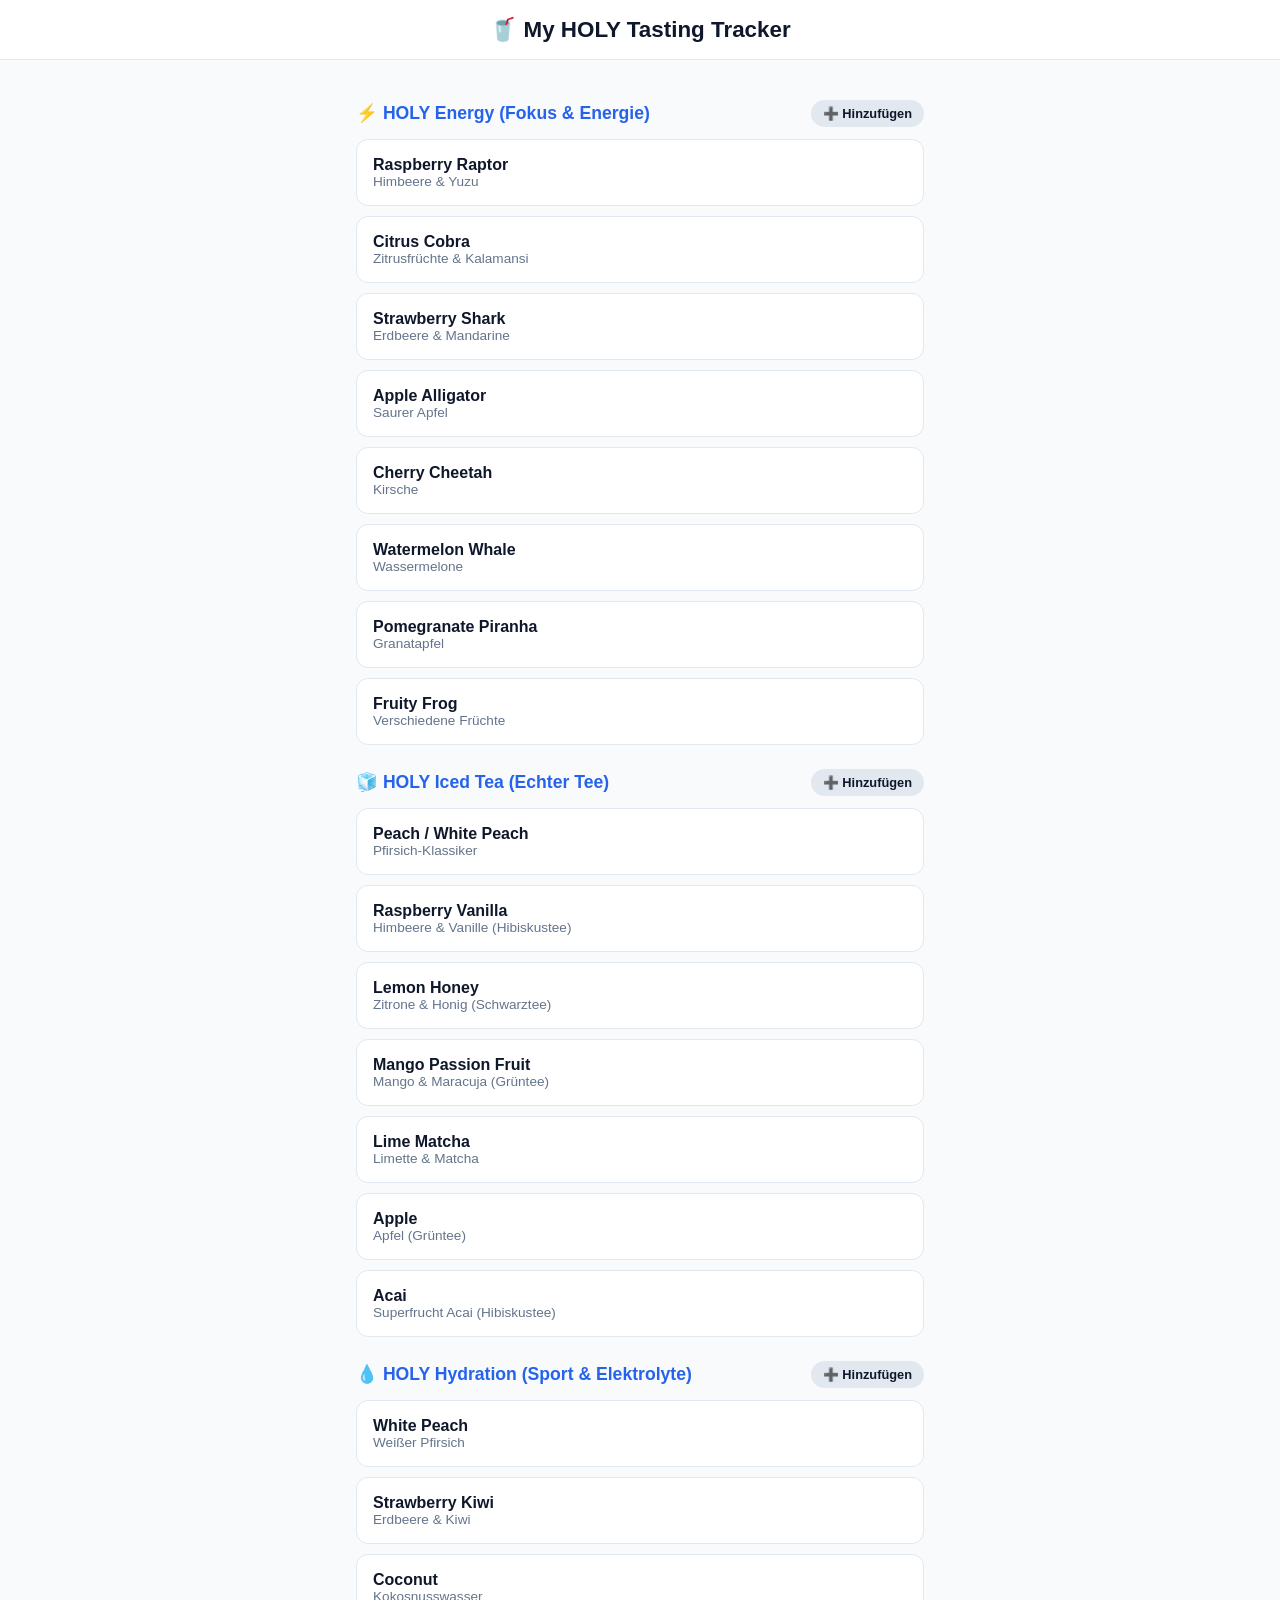
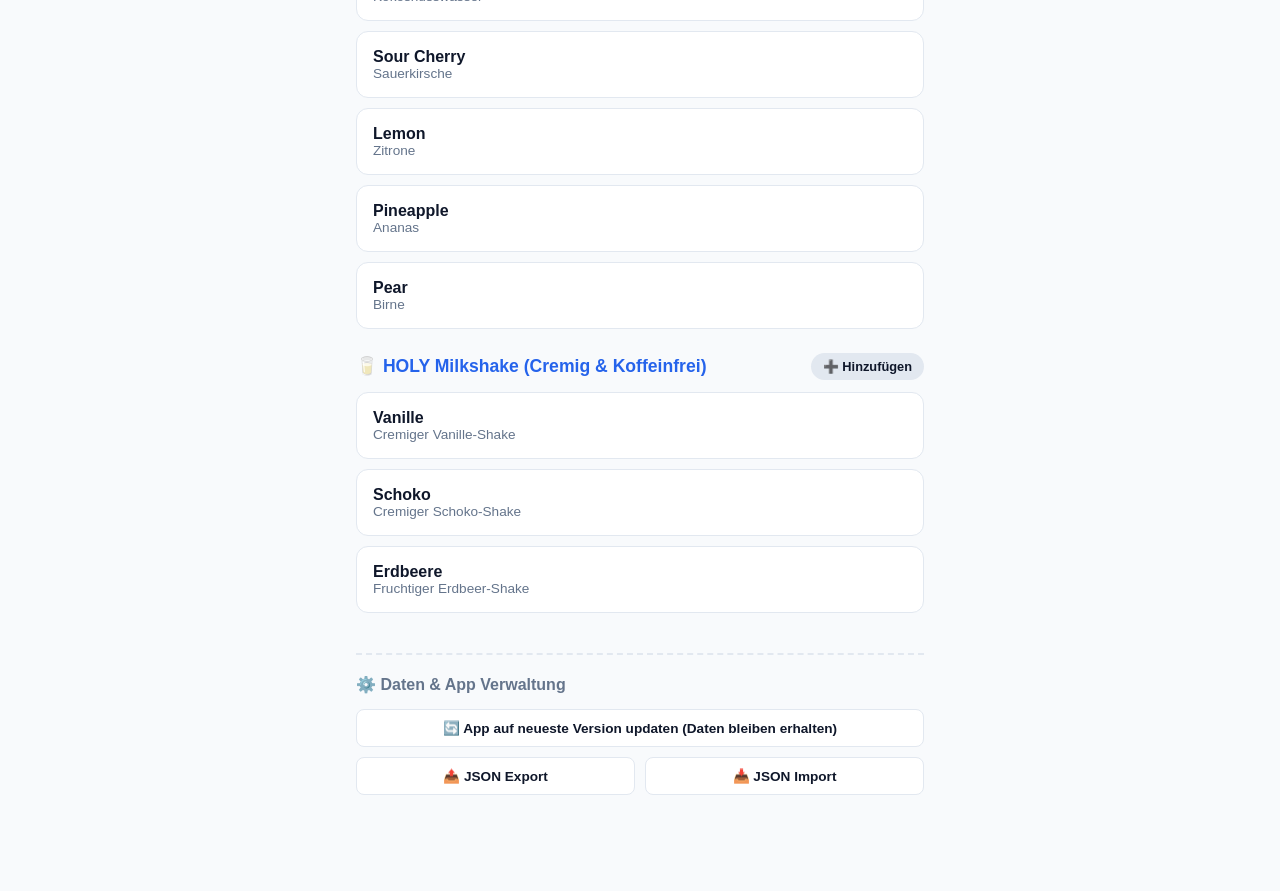
==== index.html @ bf7f944d "Update index.html" ====
<!DOCTYPE html>
<html lang="de">
<head>
    <meta charset="UTF-8">
    <meta name="viewport" content="width=device-width, initial-scale=1.0">
    <title>HOLY Tasting App v5.2</title>
    <link rel="manifest" href="manifest.json">
    <meta name="theme-color" content="#2563eb">
    <meta name="apple-mobile-web-app-capable" content="yes">
    <meta name="apple-mobile-web-app-status-bar-style" content="black-translucent">
    <style>
        :root {
            --bg-color: #f8fafc;
            --card-bg: #ffffff;
            --text-main: #0f172a;
            --text-muted: #64748b;
            --primary: #2563eb;
            --border: #e2e8f0;
            --star-active: #ffb300;
            --star-inactive: #cbd5e1;
            --add-btn-bg: #e2e8f0;
        }

        @media (prefers-color-scheme: dark) {
            :root {
                --bg-color: #0f172a;
                --card-bg: #1e293b;
                --text-main: #f8fafc;
                --text-muted: #94a3b8;
                --primary: #3b82f6;
                --border: #334155;
                --star-inactive: #475569;
                --add-btn-bg: #334155;
            }
        }

        * {
            box-sizing: border-box;
            margin: 0;
            padding: 0;
            font-family: -apple-system, BlinkMacSystemFont, "Segoe UI", Roboto, Arial, sans-serif;
            -webkit-tap-highlight-color: transparent;
        }

        body {
            background-color: var(--bg-color);
            color: var(--text-main);
            padding-bottom: 80px;
            transition: background-color 0.3s, color 0.3s;
        }

        header {
            background-color: var(--card-bg);
            border-bottom: 1px solid var(--border);
            padding: 16px;
            position: sticky;
            top: 0;
            z-index: 10;
            text-align: center;
        }

        header h1 {
            font-size: 1.4rem;
            font-weight: 800;
        }

        .container {
            max-width: 600px;
            margin: 0 auto;
            padding: 16px;
        }

        .pwa-btn {
            background: var(--primary);
            color: white;
            border: none;
            padding: 12px 16px;
            border-radius: 8px;
            font-weight: 600;
            margin-bottom: 16px;
            width: 100%;
            display: none;
            cursor: pointer;
            font-size: 1rem;
        }

        .category-header {
            display: flex;
            justify-content: space-between;
            align-items: center;
            margin: 24px 0 12px 0;
        }

        .category-title {
            font-size: 1.1rem;
            font-weight: 700;
            color: var(--primary);
        }

        .btn-add-flavor {
            background: var(--add-btn-bg);
            color: var(--text-main);
            border: none;
            padding: 6px 12px;
            border-radius: 20px;
            font-size: 0.8rem;
            font-weight: 600;
            cursor: pointer;
        }

        .flavor-list {
            display: flex;
            flex-direction: column;
            gap: 10px;
        }

        .flavor-card {
            background: var(--card-bg);
            border: 1px solid var(--border);
            border-radius: 12px;
            padding: 16px;
            cursor: pointer;
            display: flex;
            justify-content: space-between;
            align-items: center;
            transition: background-color 0.2s, border-color 0.2s;
        }

        .flavor-info h3 {
            font-size: 1rem;
            font-weight: 600;
        }

        .flavor-info p {
            font-size: 0.85rem;
            color: var(--text-muted);
        }

        .status-badge {
            font-size: 0.75rem;
            background: rgba(34, 197, 94, 0.1);
            color: #22c55e;
            padding: 4px 8px;
            border-radius: 6px;
            font-weight: 600;
            border: 1px solid rgba(34, 197, 94, 0.2);
            display: none;
        }

        .modal-overlay {
            position: fixed;
            top: 0; left: 0; right: 0; bottom: 0;
            background: rgba(0,0,0,0.6);
            display: none;
            justify-content: center;
            align-items: flex-end;
            z-index: 100;
        }

        .modal {
            background: var(--card-bg);
            width: 100%;
            max-width: 600px;
            border-top-left-radius: 20px;
            border-top-right-radius: 20px;
            padding: 24px 16px 40px 16px;
            border: 1px solid var(--border);
            border-bottom: none;
        }

        .rating-row {
            display: flex;
            justify-content: space-between;
            align-items: center;
            padding: 12px 0;
            border-bottom: 1px solid var(--border);
        }

        .star {
            font-size: 1.6rem;
            color: var(--star-inactive);
            cursor: pointer;
            padding: 0 2px;
        }

        .star.active {
            color: var(--star-active);
        }

        textarea, .input-field {
            width: 100%;
            border: 1px solid var(--border);
            border-radius: 8px;
            padding: 10px;
            background: var(--bg-color);
            color: var(--text-main);
        }

        textarea {
            height: 80px;
            margin-top: 10px;
            resize: none;
        }

        .input-group {
            margin-bottom: 12px;
        }

        .input-group label {
            display: block;
            font-size: 0.85rem;
            color: var(--text-muted);
            margin-bottom: 4px;
            font-weight: 600;
        }

        .modal-actions {
            display: flex;
            flex-direction: column;
            gap: 10px;
            margin-top: 20px;
        }

        .main-actions {
            display: flex;
            gap: 12px;
        }

        .btn {
            flex: 1;
            padding: 12px;
            border-radius: 8px;
            font-weight: 600;
            border: none;
            cursor: pointer;
            font-size: 0.95rem;
            text-align: center;
        }

        .btn-primary { background: var(--primary); color: white; }
        .btn-secondary { background: var(--border); color: var(--text-main); }
        .btn-danger {
            background: rgba(239, 68, 68, 0.1);
            color: #ef4444;
            border: 1px solid rgba(239, 68, 68, 0.2);
            width: 100%;
        }

        .mgmt-section {
            margin-top: 40px;
            padding-top: 20px;
            border-top: 2px dashed var(--border);
            display: flex;
            flex-direction: column;
            gap: 10px;
        }

        .mgmt-title {
            font-size: 1rem;
            font-weight: 700;
            color: var(--text-muted);
            margin-bottom: 5px;
        }

        .mgmt-row {
            display: flex;
            gap: 10px;
        }

        .btn-mgmt {
            background: var(--card-bg);
            border: 1px solid var(--border);
            color: var(--text-main);
            padding: 10px;
            font-size: 0.85rem;
            border-radius: 8px;
            cursor: pointer;
            flex: 1;
            font-weight: 600;
            text-align: center;
        }
    </style>
</head>
<body>

    <header>
        <h1>🥤 My HOLY Tasting Tracker</h1>
    </header>

    <div class="container">
        <button id="installBtn" class="pwa-btn">📲 App auf dem Handy installieren</button>
        
        <div id="app-content">Sorten werden geladen...</div>

        <div class="mgmt-section">
            <div class="mgmt-title">⚙️ Daten & App Verwaltung</div>
            <button class="btn-mgmt" onclick="updateAppVersion()">🔄 App auf neueste Version updaten (Daten bleiben erhalten)</button>
            <div class="mgmt-row">
                <button class="btn-mgmt" onclick="exportBackup()">📤 JSON Export</button>
                <button class="btn-mgmt" onclick="triggerImportInput()">📥 JSON Import</button>
            </div>
            <input type="file" id="importFile" accept=".json" style="display: none;" onchange="importBackup(this)">
        </div>
    </div>

    <div class="modal-overlay" id="modalOverlay">
        <div class="modal">
            <h2 id="modalFlavorName">Sorte</h2>
            <p id="modalFlavorDesc" style="color: var(--text-muted); margin-bottom: 15px;"></p>
            
            <div class="rating-row"><span>👃 Geruch</span><div class="stars" data-metric="geruch"><span class="star" data-value="1">★</span><span class="star" data-value="2">★</span><span class="star" data-value="3">★</span><span class="star" data-value="4">★</span><span class="star" data-value="5">★</span></div></div>
            <div class="rating-row"><span>👅 Geschmack</span><div class="stars" data-metric="geschmack"><span class="star" data-value="1">★</span><span class="star" data-value="2">★</span><span class="star" data-value="3">★</span><span class="star" data-value="4">★</span><span class="star" data-value="5">★</span></div></div>
            <div class="rating-row"><span>⚖️ Balance</span><div class="stars" data-metric="balance"><span class="star" data-value="1">★</span><span class="star" data-value="2">★</span><span class="star" data-value="3">★</span><span class="star" data-value="4">★</span><span class="star" data-value="5">★</span></div></div>
            <div class="rating-row"><span>💥 Intensität</span><div class="stars" data-metric="intensitaet"><span class="star" data-value="1">★</span><span class="star" data-value="2">★</span><span class="star" data-value="3">★</span><span class="star" data-value="4">★</span><span class="star" data-value="5">★</span></div></div>

            <textarea id="modalFazit" placeholder="Mein Fazit..."></textarea>

            <div class="modal-actions">
                <div class="main-actions">
                    <button class="btn btn-secondary" onclick="closeModal()">Abbrechen</button>
                    <button class="btn btn-primary" onclick="saveRatings()">Speichern</button>
                </div>
                <button id="deleteBtn" class="btn btn-danger" onclick="deleteRatings()" style="display: none;">Bewertung löschen</button>
            </div>
        </div>
    </div>

    <div class="modal-overlay" id="addFlavorOverlay">
        <div class="modal">
            <h2>Sorte manuell hinzufügen</h2>
            <p style="color: var(--text-muted); margin-bottom: 15px;">Füge eine neue Sorte zu dieser Kategorie hinzu.</p>
            <input type="hidden" id="addFlavorCatIndex">
            <div class="input-group">
                <label for="newFlavorName">Name der Sorte</label>
                <input type="text" id="newFlavorName" class="input-field" placeholder="z.B. Mango Monster">
            </div>
            <div class="input-group">
                <label for="newFlavorDesc">Beschreibung / Geschmack</label>
                <input type="text" id="newFlavorDesc" class="input-field" placeholder="z.B. Exotische Mango">
            </div>
            <div class="modal-actions">
                <div class="main-actions">
                    <button class="btn btn-secondary" onclick="closeAddFlavorModal()">Abbrechen</button>
                    <button class="btn btn-primary" onclick="saveCustomFlavor()">Hinzufügen</button>
                </div>
            </div>
        </div>
    </div>

    <script>
        const baseDataset = [
            { 
                category: "⚡ HOLY Energy (Fokus & Energie)", prefix: "e",
                flavors: [
                    {id:"e1",name:"Raspberry Raptor",desc:"Himbeere & Yuzu"},
                    {id:"e2",name:"Citrus Cobra",desc:"Zitrusfrüchte & Kalamansi"},
                    {id:"e3",name:"Strawberry Shark",desc:"Erdbeere & Mandarine"},
                    {id:"e4",name:"Apple Alligator",desc:"Saurer Apfel"},
                    {id:"e5",name:"Cherry Cheetah",desc:"Kirsche"},
                    {id:"e6",name:"Watermelon Whale",desc:"Wassermelone"},
                    {id:"e7",name:"Pomegranate Piranha",desc:"Granatapfel"},
                    {id:"e8",name:"Fruity Frog",desc:"Verschiedene Früchte"}
                ] 
            },
            { 
                category: "🧊 HOLY Iced Tea (Echter Tee)", prefix: "t",
                flavors: [
                    {id:"t1",name:"Peach / White Peach",desc:"Pfirsich-Klassiker"},
                    {id:"t2",name:"Raspberry Vanilla",desc:"Himbeere & Vanille (Hibiskustee)"},
                    {id:"t3",name:"Lemon Honey",desc:"Zitrone & Honig (Schwarztee)"},
                    {id:"t4",name:"Mango Passion Fruit",desc:"Mango & Maracuja (Grüntee)"},
                    {id:"t5",name:"Lime Matcha",desc:"Limette & Matcha"},
                    {id:"t6",name:"Apple",desc:"Apfel (Grüntee)"},
                    {id:"t7",name:"Acai",desc:"Superfrucht Acai (Hibiskustee)"}
                ] 
            },
            { 
                category: "💧 HOLY Hydration (Sport & Elektrolyte)", prefix: "h",
                flavors: [
                    {id:"h1",name:"White Peach",desc:"Weißer Pfirsich"},
                    {id:"h2",name:"Strawberry Kiwi",desc:"Erdbeere & Kiwi"},
                    {id:"h3",name:"Coconut",desc:"Kokosnusswasser"},
                    {id:"h4",name:"Sour Cherry",desc:"Sauerkirsche"},
                    {id:"h5",name:"Lemon",desc:"Zitrone"},
                    {id:"h6",name:"Pineapple",desc:"Ananas"},
                    {id:"h7",name:"Pear",desc:"Birne"}
                ] 
            },
            { 
                category: "🥛 HOLY Milkshake (Cremig & Koffeinfrei)", prefix: "m",
                flavors: [
                    {id:"m1",name:"Vanille",desc:"Cremiger Vanille-Shake"},
                    {id:"m2",name:"Schoko",desc:"Cremiger Schoko-Shake"},
                    {id:"m3",name:"Erdbeere",desc:"Fruchtiger Erdbeer-Shake"}
                ] 
            }
        ];

        let userRatings = {};
        let customFlavors = { e: [], t: [], h: [], m: [] };
        let currentFlavorId = null;
        let tempRatings = { geruch: 0, geschmack: 0, balance: 0, intensitaet: 0 };

        // Sicherer Datenimport beim Laden der App
        function loadStorageData() {
            try {
                const r = localStorage.getItem('holy_ratings');
                if (r) userRatings = JSON.parse(r) || {};
            } catch(e) { userRatings = {}; }

            try {
                const c = localStorage.getItem('holy_custom_flavors');
                if (c) {
                    const parsed = JSON.parse(c);
                    if (parsed && typeof parsed === 'object' && parsed.e) customFlavors = parsed;
                }
            } catch(e) { customFlavors = { e: [], t: [], h: [], m: [] }; }
        }

        function getFullDataset() {
            return baseDataset.map(cat => {
                const addedFlavors = customFlavors[cat.prefix] || [];
                return { ...cat, flavors: [...cat.flavors, ...addedFlavors] };
            });
        }

        function renderApp() {
            const container = document.getElementById('app-content');
            if(!container) return;
            container.innerHTML = '';
            
            const fullDataset = getFullDataset();

            fullDataset.forEach((cat, index) => {
                const headerDiv = document.createElement('div');
                headerDiv.className = 'category-header';
                headerDiv.innerHTML = `
                    <div class="category-title">${cat.category}</div>
                    <button class="btn-add-flavor" onclick="openAddFlavorModal(${index})">➕ Hinzufügen</button>
                `;
                container.appendChild(headerDiv);

                const list = document.createElement('div');
                list.className = 'flavor-list';
                
                cat.flavors.forEach(f => {
                    const card = document.createElement('div');
                    card.className = 'flavor-card';
                    card.onclick = () => openModal(f.id, f.name, f.desc);
                    const isRated = userRatings[f.id] && (userRatings[f.id].geschmack > 0 || userRatings[f.id].fazit);
                    card.innerHTML = `<div class="flavor-info"><h3>${f.name}</h3><p>${f.desc}</p></div><div class="status-badge" style="display: ${isRated ? 'block' : 'none'}">${isRated ? (userRatings[f.id].geschmack || 0) + ' ★' : ''}</div>`;
                    list.appendChild(card);
                });
                container.appendChild(list);
            });
        }

        function openModal(id, name, desc) {
            currentFlavorId = id;
            document.getElementById('modalFlavorName').innerText = name;
            document.getElementById('modalFlavorDesc').innerText = desc;
            const existing = userRatings[id] || { geruch: 0, geschmack: 0, balance: 0, intensitaet: 0, fazit: "" };
            tempRatings = { ...existing };
            document.getElementById('modalFazit').value = existing.fazit || "";
            
            document.querySelectorAll('.stars').forEach(sc => {
                const metric = sc.getAttribute('data-metric');
                updateStarsVisual(sc, tempRatings[metric] || 0);
            });
            
            const isRated = userRatings[id] && (userRatings[id].geschmack > 0 || userRatings[id].geruch > 0 || userRatings[id].fazit);
            document.getElementById('deleteBtn').style.display = isRated ? 'block' : 'none';
            document.getElementById('modalOverlay').style.display = 'flex';
        }

        function closeModal() { document.getElementById('modalOverlay').style.display = 'none'; }

        function openAddFlavorModal(catIndex) {
            document.getElementById('addFlavorCatIndex').value = catIndex;
            document.getElementById('newFlavorName').value = '';
            document.getElementById('newFlavorDesc').value = '';
            document.getElementById('addFlavorOverlay').style.display = 'flex';
        }

        function closeAddFlavorModal() { document.getElementById('addFlavorOverlay').style.display = 'none'; }

        function saveCustomFlavor() {
            const catIndex = document.getElementById('addFlavorCatIndex').value;
            const name = document.getElementById('newFlavorName').value.trim();
            const desc = document.getElementById('newFlavorDesc').value.trim();
            const prefix = baseDataset[catIndex].prefix;

            if(!name) { alert("Bitte gib einen Namen für die Sorte ein."); return; }

            const uniqueId = prefix + "_custom_" + Date.now();
            if(!customFlavors[prefix]) customFlavors[prefix] = [];
            customFlavors[prefix].push({ id: uniqueId, name: name, desc: desc || "Selbst hinzugefügt" });
            
            localStorage.setItem('holy_custom_flavors', JSON.stringify(customFlavors));
            closeAddFlavorModal();
            renderApp();
        }

 // Sicherer Click-Handler für Sterne
        document.querySelectorAll('.star').forEach(star => {
            star.addEventListener('click', function(e) {
                e.stopPropagation();
                const val = parseInt(this.getAttribute('data-value'));
                const container = this.parentElement;
                const metric = container.getAttribute('data-metric');
                tempRatings[metric] = val;
                updateStarsVisual(container, val);
            });
        });

        function updateStarsVisual(container, value) {
            container.querySelectorAll('.star').forEach(s => {
                const sVal = parseInt(s.getAttribute('data-value'));
                s.classList.toggle('active', sVal <= value);
            });
        }

        function saveRatings() {
            tempRatings.fazit = document.getElementById('modalFazit').value;
            userRatings[currentFlavorId] = { ...tempRatings };
            localStorage.setItem('holy_ratings', JSON.stringify(userRatings));
            closeModal(); renderApp();
        }

        function deleteRatings() {
            if(confirm("Möchtest du die Bewertung für diese Sorte wirklich löschen?")) {
                delete userRatings[currentFlavorId];
                localStorage.setItem('holy_ratings', JSON.stringify(userRatings));
                closeModal(); renderApp();
            }
        }

        function exportBackup() {
            const exportPackage = { ratings: userRatings, custom: customFlavors };
            const dataStr = "data:text/json;charset=utf-8," + encodeURIComponent(JSON.stringify(exportPackage, null, 2));
            const downloadAnchor = document.createElement('a');
            downloadAnchor.setAttribute("href", dataStr);
            downloadAnchor.setAttribute("download", "holy_tasting_complete_backup.json");
            document.body.appendChild(downloadAnchor);
            downloadAnchor.click();
            downloadAnchor.remove();
        }

        function triggerImportInput() { document.getElementById('importFile').click(); }

        function importBackup(input) {
            const file = input.files[0];
            if (!file) return;
            const reader = new FileReader();
            reader.onload = function(e) {
                try {
                    const importedData = JSON.parse(e.target.result);
                    if (importedData.ratings || importedData.custom) {
                        userRatings = importedData.ratings || {};
                        customFlavors = importedData.custom || { e: [], t: [], h: [], m: [] };
                    } else {
                        userRatings = importedData;
                    }
                    localStorage.setItem('holy_ratings', JSON.stringify(userRatings));
                    localStorage.setItem('holy_custom_flavors', JSON.stringify(customFlavors));
                    renderApp();
                    alert("✅ Daten erfolgreich importiert!");
                } catch (err) { alert("❌ Fehler beim Lesen der Datei."); }
            };
            reader.readAsText(file);
            input.value = '';
        }

        function updateAppVersion() {
            if (confirm("Möchtest du die App jetzt updaten? Deine Bewertungen & eigene Sorten bleiben komplett erhalten!")) {
                if ('serviceWorker' in navigator) {
                    navigator.serviceWorker.getRegistrations().then(function(registrations) {
                        for(let registration of registrations) { registration.unregister(); }
                        window.location.reload(true);
                    });
                } else { window.location.reload(true); }
            }
        }

        let deferredPrompt;
        window.addEventListener('beforeinstallprompt', (e) => { e.preventDefault(); deferredPrompt = e; document.getElementById('installBtn').style.display = 'block'; });
        document.getElementById('installBtn').addEventListener('click', async () => { if (deferredPrompt) { deferredPrompt.prompt(); const { outcome } = await deferredPrompt.userChoice; if (outcome === 'accepted') document.getElementById('installBtn').style.display = 'none'; deferredPrompt = null; } });

        // App-Startabsicherung
        document.addEventListener("DOMContentLoaded", function() {
            loadStorageData();
            renderApp();
            if ('serviceWorker' in navigator) { navigator.serviceWorker.register('sw.js').catch(()=>{}); }
        });
        
        // Fallback falls DOMContentLoaded schon gefeuert hat
        loadStorageData();
        renderApp();
    </script>
</body>
</html>
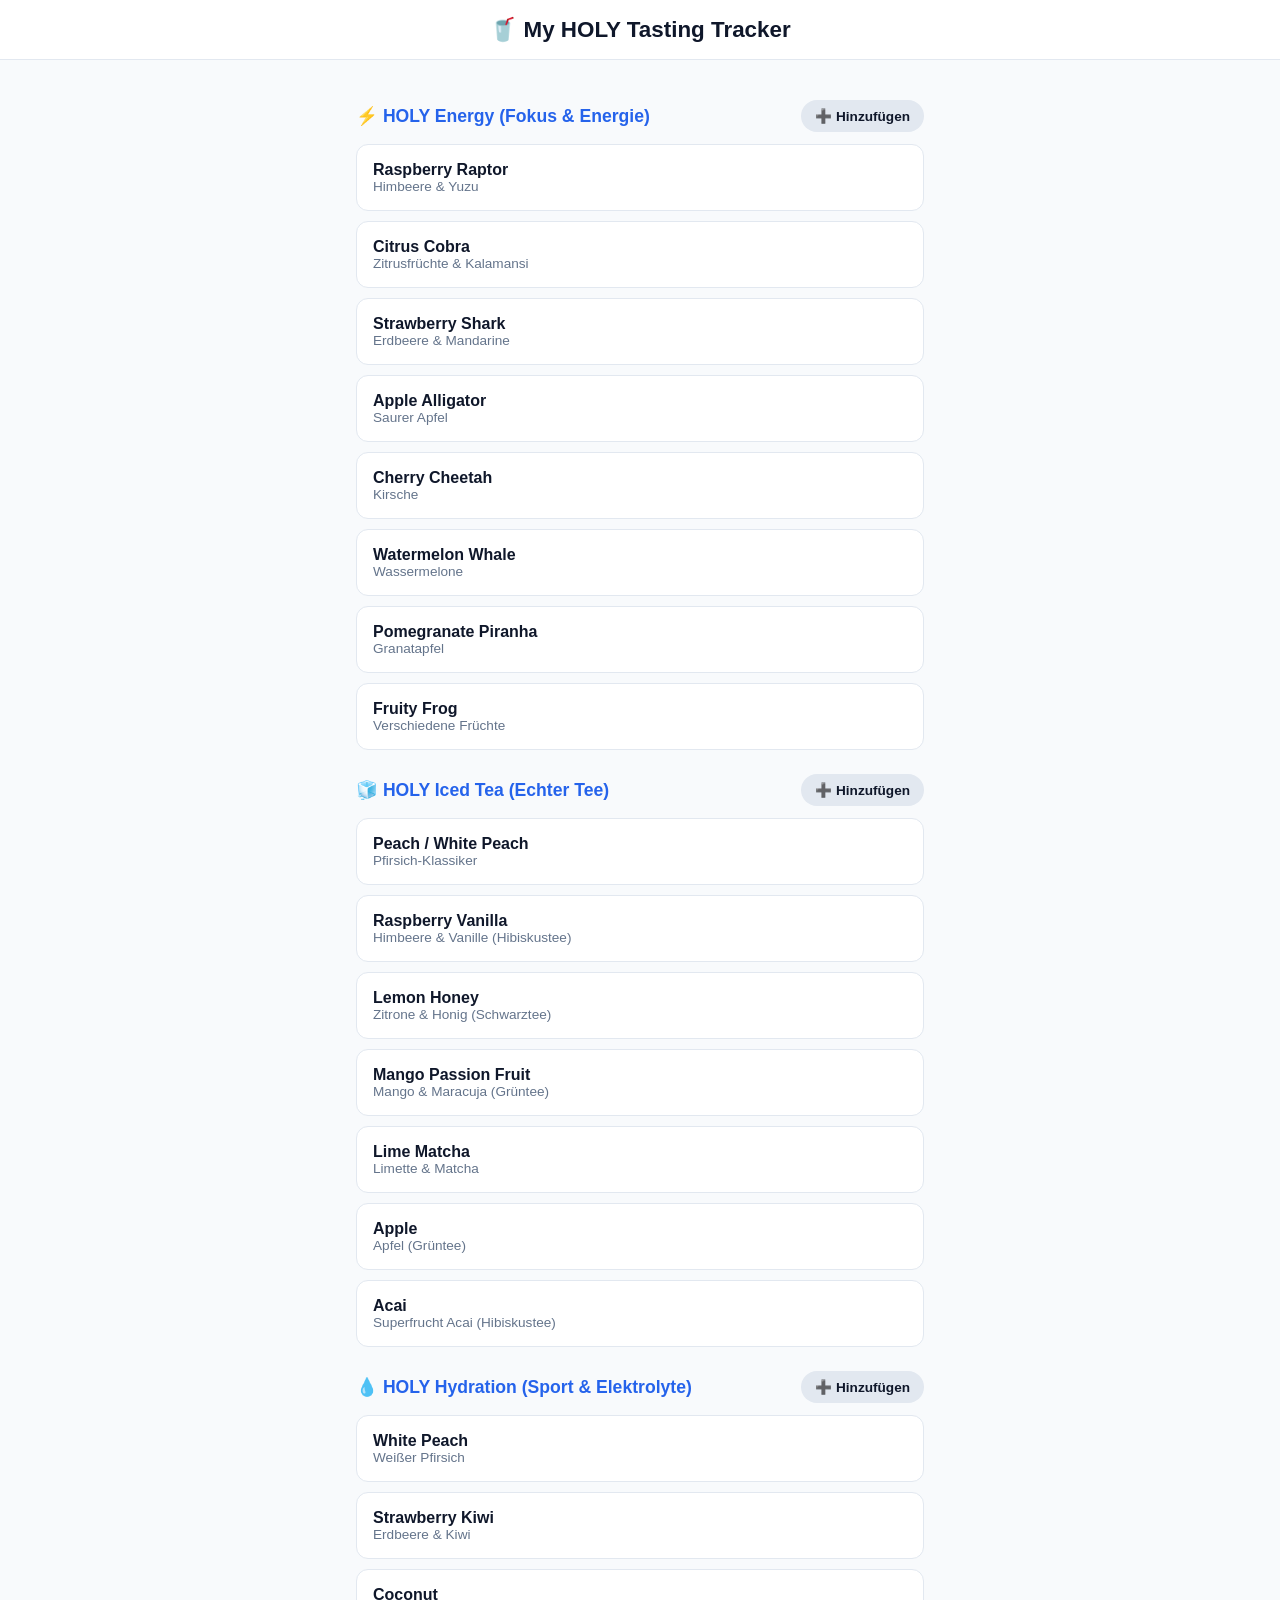
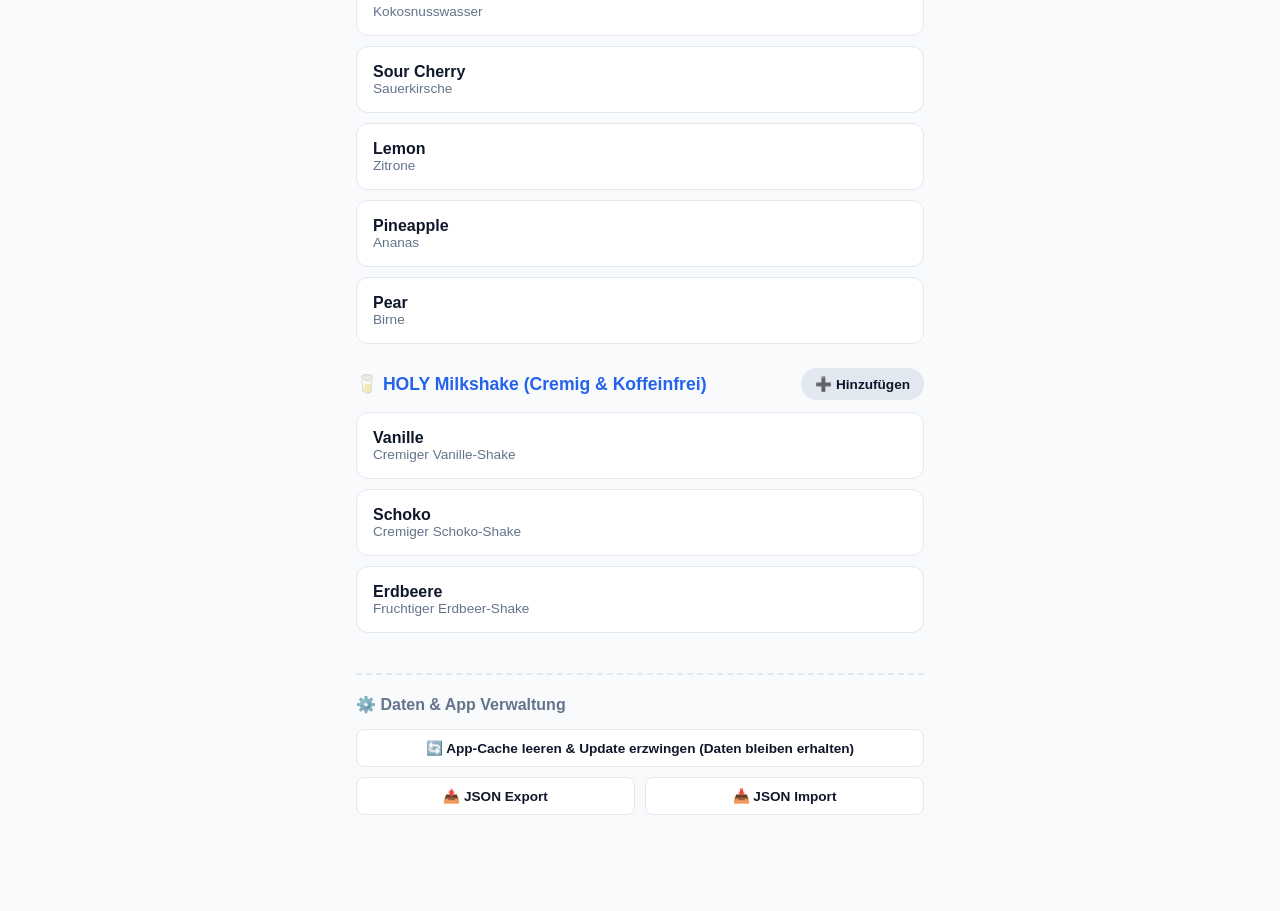
==== commit fa6f6d3c: "Rename Index.html to index.html" ====
--- a/index.html
+++ b/index.html
@@ -3,7 +3,7 @@
 <head>
     <meta charset="UTF-8">
     <meta name="viewport" content="width=device-width, initial-scale=1.0">
-    <title>HOLY Tasting App v5.2</title>
+    <title>HOLY Tasting App v5.3</title>
     <link rel="manifest" href="manifest.json">
     <meta name="theme-color" content="#2563eb">
     <meta name="apple-mobile-web-app-capable" content="yes">
@@ -95,17 +95,20 @@
             font-size: 1.1rem;
             font-weight: 700;
             color: var(--primary);
+            padding-right: 8px;
         }
 
         .btn-add-flavor {
             background: var(--add-btn-bg);
             color: var(--text-main);
             border: none;
-            padding: 6px 12px;
+            padding: 8px 14px;
             border-radius: 20px;
-            font-size: 0.8rem;
+            font-size: 0.85rem;
             font-weight: 600;
             cursor: pointer;
+            white-space: nowrap;
+            flex-shrink: 0;
         }
 
         .flavor-list {
@@ -281,7 +284,8 @@
         }
     </style>
 </head>
-<body>
+
+  <body>
 
     <header>
         <h1>🥤 My HOLY Tasting Tracker</h1>
@@ -290,11 +294,13 @@
     <div class="container">
         <button id="installBtn" class="pwa-btn">📲 App auf dem Handy installieren</button>
         
+        <!-- Hauptinhalt -->
         <div id="app-content">Sorten werden geladen...</div>
 
+        <!-- Verwaltung -->
         <div class="mgmt-section">
             <div class="mgmt-title">⚙️ Daten & App Verwaltung</div>
-            <button class="btn-mgmt" onclick="updateAppVersion()">🔄 App auf neueste Version updaten (Daten bleiben erhalten)</button>
+            <button class="btn-mgmt" onclick="updateAppVersion(true)">🔄 App-Cache leeren & Update erzwingen (Daten bleiben erhalten)</button>
             <div class="mgmt-row">
                 <button class="btn-mgmt" onclick="exportBackup()">📤 JSON Export</button>
                 <button class="btn-mgmt" onclick="triggerImportInput()">📥 JSON Import</button>
@@ -303,6 +309,7 @@
         </div>
     </div>
 
+    <!-- Modal für Bewertung -->
     <div class="modal-overlay" id="modalOverlay">
         <div class="modal">
             <h2 id="modalFlavorName">Sorte</h2>
@@ -325,6 +332,7 @@
         </div>
     </div>
 
+    <!-- Modal für Sorten hinzufügen -->
     <div class="modal-overlay" id="addFlavorOverlay">
         <div class="modal">
             <h2>Sorte manuell hinzufügen</h2>
@@ -348,6 +356,8 @@
     </div>
 
     <script>
+        const APP_VERSION = "5.3";
+
         const baseDataset = [
             { 
                 category: "⚡ HOLY Energy (Fokus & Energie)", prefix: "e",
@@ -396,12 +406,11 @@
             }
         ];
 
-        let userRatings = {};
+              let userRatings = {};
         let customFlavors = { e: [], t: [], h: [], m: [] };
         let currentFlavorId = null;
         let tempRatings = { geruch: 0, geschmack: 0, balance: 0, intensitaet: 0 };
 
-        // Sicherer Datenimport beim Laden der App
         function loadStorageData() {
             try {
                 const r = localStorage.getItem('holy_ratings');
@@ -501,7 +510,6 @@
             renderApp();
         }
 
- // Sicherer Click-Handler für Sterne
         document.querySelectorAll('.star').forEach(star => {
             star.addEventListener('click', function(e) {
                 e.stopPropagation();
@@ -571,14 +579,18 @@
             input.value = '';
         }
 
-        function updateAppVersion() {
-            if (confirm("Möchtest du die App jetzt updaten? Deine Bewertungen & eigene Sorten bleiben komplett erhalten!")) {
+        function updateAppVersion(manual = false) {
+            if (!manual || confirm("Möchtest du die App jetzt updaten? Deine Bewertungen & eigene Sorten bleiben komplett erhalten!")) {
                 if ('serviceWorker' in navigator) {
                     navigator.serviceWorker.getRegistrations().then(function(registrations) {
                         for(let registration of registrations) { registration.unregister(); }
+                        localStorage.setItem('holy_app_version', APP_VERSION);
                         window.location.reload(true);
                     });
-                } else { window.location.reload(true); }
+                } else { 
+                    localStorage.setItem('holy_app_version', APP_VERSION);
+                    window.location.reload(true); 
+                }
             }
         }
 
@@ -586,14 +598,18 @@
         window.addEventListener('beforeinstallprompt', (e) => { e.preventDefault(); deferredPrompt = e; document.getElementById('installBtn').style.display = 'block'; });
         document.getElementById('installBtn').addEventListener('click', async () => { if (deferredPrompt) { deferredPrompt.prompt(); const { outcome } = await deferredPrompt.userChoice; if (outcome === 'accepted') document.getElementById('installBtn').style.display = 'none'; deferredPrompt = null; } });
 
-        // App-Startabsicherung
         document.addEventListener("DOMContentLoaded", function() {
             loadStorageData();
+            
+            const lastVersion = localStorage.getItem('holy_app_version');
+            if(lastVersion !== APP_VERSION) {
+                updateAppVersion(false); 
+            }
+
             renderApp();
             if ('serviceWorker' in navigator) { navigator.serviceWorker.register('sw.js').catch(()=>{}); }
         });
         
-        // Fallback falls DOMContentLoaded schon gefeuert hat
         loadStorageData();
         renderApp();
     </script>
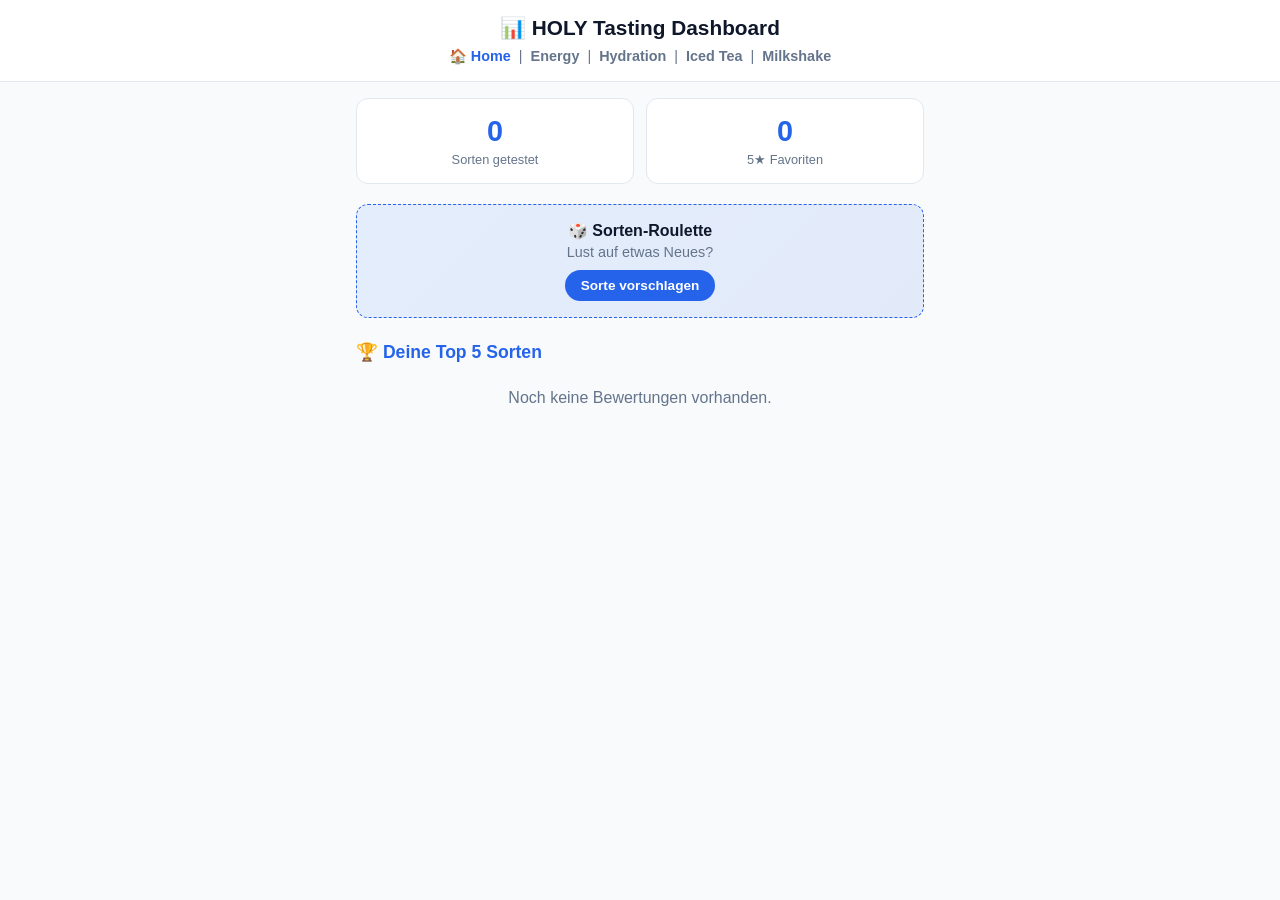
==== commit 6173b911: "Create index.html" ====
--- a/index.html
+++ b/index.html
@@ -3,615 +3,227 @@
 <head>
     <meta charset="UTF-8">
     <meta name="viewport" content="width=device-width, initial-scale=1.0">
-    <title>HOLY Tasting App v5.3</title>
+    <title>HOLY Dashboard</title>
+    <link rel="stylesheet" href="style.css">
     <link rel="manifest" href="manifest.json">
-    <meta name="theme-color" content="#2563eb">
-    <meta name="apple-mobile-web-app-capable" content="yes">
-    <meta name="apple-mobile-web-app-status-bar-style" content="black-translucent">
     <style>
-        :root {
-            --bg-color: #f8fafc;
-            --card-bg: #ffffff;
-            --text-main: #0f172a;
-            --text-muted: #64748b;
-            --primary: #2563eb;
-            --border: #e2e8f0;
-            --star-active: #ffb300;
-            --star-inactive: #cbd5e1;
-            --add-btn-bg: #e2e8f0;
-        }
-
-        @media (prefers-color-scheme: dark) {
-            :root {
-                --bg-color: #0f172a;
-                --card-bg: #1e293b;
-                --text-main: #f8fafc;
-                --text-muted: #94a3b8;
-                --primary: #3b82f6;
-                --border: #334155;
-                --star-inactive: #475569;
-                --add-btn-bg: #334155;
-            }
-        }
-
-        * {
-            box-sizing: border-box;
-            margin: 0;
-            padding: 0;
-            font-family: -apple-system, BlinkMacSystemFont, "Segoe UI", Roboto, Arial, sans-serif;
-            -webkit-tap-highlight-color: transparent;
-        }
-
-        body {
-            background-color: var(--bg-color);
-            color: var(--text-main);
-            padding-bottom: 80px;
-            transition: background-color 0.3s, color 0.3s;
-        }
-
-        header {
-            background-color: var(--card-bg);
-            border-bottom: 1px solid var(--border);
+        /* Spezifische Erweiterungen fürs Dashboard */
+        .stats-grid {
+            display: grid;
+            grid-template-columns: 1fr 1fr;
+            gap: 12px;
+            margin-bottom: 20px;
+        }
+        .stat-card {
+            background: var(--card-bg);
+            border: 1px solid var(--border);
+            border-radius: 12px;
             padding: 16px;
-            position: sticky;
-            top: 0;
-            z-index: 10;
             text-align: center;
         }
-
-        header h1 {
-            font-size: 1.4rem;
+        .stat-number {
+            font-size: 1.8rem;
             font-weight: 800;
-        }
-
-        .container {
-            max-width: 600px;
-            margin: 0 auto;
+            color: var(--primary);
+        }
+        .stat-label {
+            font-size: 0.8rem;
+            color: var(--text-muted);
+            margin-top: 4px;
+        }
+        .suggestion-box {
+            background: linear-gradient(135deg, rgba(59, 130, 246, 0.1), rgba(37, 99, 235, 0.1));
+            border: 1px dashed var(--primary);
+            border-radius: 12px;
             padding: 16px;
-        }
-
-        .pwa-btn {
+            text-align: center;
+            margin-bottom: 24px;
+        }
+        .btn-suggest {
             background: var(--primary);
             color: white;
             border: none;
-            padding: 12px 16px;
-            border-radius: 8px;
-            font-weight: 600;
-            margin-bottom: 16px;
-            width: 100%;
-            display: none;
-            cursor: pointer;
-            font-size: 1rem;
-        }
-
-        .category-header {
-            display: flex;
-            justify-content: space-between;
-            align-items: center;
-            margin: 24px 0 12px 0;
-        }
-
-        .category-title {
-            font-size: 1.1rem;
-            font-weight: 700;
-            color: var(--primary);
-            padding-right: 8px;
-        }
-
-        .btn-add-flavor {
-            background: var(--add-btn-bg);
-            color: var(--text-main);
-            border: none;
-            padding: 8px 14px;
+            padding: 8px 16px;
             border-radius: 20px;
             font-size: 0.85rem;
             font-weight: 600;
             cursor: pointer;
-            white-space: nowrap;
-            flex-shrink: 0;
-        }
-
-        .flavor-list {
-            display: flex;
-            flex-direction: column;
-            gap: 10px;
-        }
-
-        .flavor-card {
-            background: var(--card-bg);
-            border: 1px solid var(--border);
-            border-radius: 12px;
-            padding: 16px;
-            cursor: pointer;
-            display: flex;
-            justify-content: space-between;
-            align-items: center;
-            transition: background-color 0.2s, border-color 0.2s;
-        }
-
-        .flavor-info h3 {
-            font-size: 1rem;
-            font-weight: 600;
-        }
-
-        .flavor-info p {
-            font-size: 0.85rem;
-            color: var(--text-muted);
-        }
-
-        .status-badge {
-            font-size: 0.75rem;
-            background: rgba(34, 197, 94, 0.1);
-            color: #22c55e;
-            padding: 4px 8px;
-            border-radius: 6px;
-            font-weight: 600;
-            border: 1px solid rgba(34, 197, 94, 0.2);
-            display: none;
-        }
-
-        .modal-overlay {
-            position: fixed;
-            top: 0; left: 0; right: 0; bottom: 0;
-            background: rgba(0,0,0,0.6);
-            display: none;
-            justify-content: center;
-            align-items: flex-end;
-            z-index: 100;
-        }
-
-        .modal {
-            background: var(--card-bg);
-            width: 100%;
-            max-width: 600px;
-            border-top-left-radius: 20px;
-            border-top-right-radius: 20px;
-            padding: 24px 16px 40px 16px;
-            border: 1px solid var(--border);
-            border-bottom: none;
-        }
-
-        .rating-row {
-            display: flex;
-            justify-content: space-between;
-            align-items: center;
-            padding: 12px 0;
-            border-bottom: 1px solid var(--border);
-        }
-
-        .star {
-            font-size: 1.6rem;
-            color: var(--star-inactive);
-            cursor: pointer;
-            padding: 0 2px;
-        }
-
-        .star.active {
-            color: var(--star-active);
-        }
-
-        textarea, .input-field {
-            width: 100%;
-            border: 1px solid var(--border);
-            border-radius: 8px;
-            padding: 10px;
-            background: var(--bg-color);
-            color: var(--text-main);
-        }
-
-        textarea {
-            height: 80px;
             margin-top: 10px;
-            resize: none;
-        }
-
-        .input-group {
-            margin-bottom: 12px;
-        }
-
-        .input-group label {
-            display: block;
-            font-size: 0.85rem;
-            color: var(--text-muted);
-            margin-bottom: 4px;
-            font-weight: 600;
-        }
-
-        .modal-actions {
-            display: flex;
-            flex-direction: column;
-            gap: 10px;
-            margin-top: 20px;
-        }
-
-        .main-actions {
-            display: flex;
-            gap: 12px;
-        }
-
-        .btn {
-            flex: 1;
-            padding: 12px;
-            border-radius: 8px;
-            font-weight: 600;
-            border: none;
-            cursor: pointer;
-            font-size: 0.95rem;
-            text-align: center;
-        }
-
-        .btn-primary { background: var(--primary); color: white; }
-        .btn-secondary { background: var(--border); color: var(--text-main); }
-        .btn-danger {
-            background: rgba(239, 68, 68, 0.1);
-            color: #ef4444;
-            border: 1px solid rgba(239, 68, 68, 0.2);
-            width: 100%;
-        }
-
-        .mgmt-section {
-            margin-top: 40px;
-            padding-top: 20px;
-            border-top: 2px dashed var(--border);
-            display: flex;
-            flex-direction: column;
-            gap: 10px;
-        }
-
-        .mgmt-title {
-            font-size: 1rem;
-            font-weight: 700;
-            color: var(--text-muted);
-            margin-bottom: 5px;
-        }
-
-        .mgmt-row {
-            display: flex;
-            gap: 10px;
-        }
-
-        .btn-mgmt {
-            background: var(--card-bg);
-            border: 1px solid var(--border);
-            color: var(--text-main);
-            padding: 10px;
-            font-size: 0.85rem;
-            border-radius: 8px;
-            cursor: pointer;
-            flex: 1;
-            font-weight: 600;
-            text-align: center;
         }
     </style>
 </head>
-
-  <body>
-
+<body>
     <header>
-        <h1>🥤 My HOLY Tasting Tracker</h1>
+        <h1>📊 HOLY Tasting Dashboard</h1>
+        <nav class="nav-menu">
+            <a href="index.html" class="active">🏠 Home</a> | 
+            <a href="energy.html">Energy</a> | 
+            <a href="hydration.html">Hydration</a> | 
+            <a href="icedtea.html">Iced Tea</a> | 
+            <a href="milkshake.html">Milkshake</a>
+        </nav>
     </header>
 
     <div class="container">
-        <button id="installBtn" class="pwa-btn">📲 App auf dem Handy installieren</button>
+        <!-- STATISTIKEN -->
+        <div class="stats-grid">
+            <div class="stat-card">
+                <div class="stat-number" id="stat-total-tested">0</div>
+                <div class="stat-label">Sorten getestet</div>
+            </div>
+            <div class="stat-card">
+                <div class="stat-number" id="stat-perfect-scores">0</div>
+                <div class="stat-label">5★ Favoriten</div>
+            </div>
+        </div>
+
+        <!-- ZUFALLS-VORSCHLAG -->
+        <div class="suggestion-box">
+            <h3 style="font-size: 1rem; margin-bottom: 4px;">🎲 Sorten-Roulette</h3>
+            <p id="suggestion-text" style="font-size: 0.9rem; color: var(--text-muted);">Lust auf etwas Neues?</p>
+            <button class="btn-suggest" onclick="generateSuggestion()">Sorte vorschlagen</button>
+        </div>
+
+        <!-- TOP 5 FAVORITEN -->
+        <div class="category-header">
+            <div class="category-title">🏆 Deine Top 5 Sorten</div>
+        </div>
+        <div id="top-flavors-list" class="flavor-list" style="margin-bottom: 30px;">
+            <!-- Wird dynamisch geladen -->
+        </div>
+    </div>
+
+    <script>
+        // Der komplette Datensatz, um Namen und Beschreibungen zu matchen
+        const allFlavorsMap = {};
+        const allFlavorsList = [];
         
-        <!-- Hauptinhalt -->
-        <div id="app-content">Sorten werden geladen...</div>
-
-        <!-- Verwaltung -->
-        <div class="mgmt-section">
-            <div class="mgmt-title">⚙️ Daten & App Verwaltung</div>
-            <button class="btn-mgmt" onclick="updateAppVersion(true)">🔄 App-Cache leeren & Update erzwingen (Daten bleiben erhalten)</button>
-            <div class="mgmt-row">
-                <button class="btn-mgmt" onclick="exportBackup()">📤 JSON Export</button>
-                <button class="btn-mgmt" onclick="triggerImportInput()">📥 JSON Import</button>
-            </div>
-            <input type="file" id="importFile" accept=".json" style="display: none;" onchange="importBackup(this)">
-        </div>
-    </div>
-
-    <!-- Modal für Bewertung -->
-    <div class="modal-overlay" id="modalOverlay">
-        <div class="modal">
-            <h2 id="modalFlavorName">Sorte</h2>
-            <p id="modalFlavorDesc" style="color: var(--text-muted); margin-bottom: 15px;"></p>
-            
-            <div class="rating-row"><span>👃 Geruch</span><div class="stars" data-metric="geruch"><span class="star" data-value="1">★</span><span class="star" data-value="2">★</span><span class="star" data-value="3">★</span><span class="star" data-value="4">★</span><span class="star" data-value="5">★</span></div></div>
-            <div class="rating-row"><span>👅 Geschmack</span><div class="stars" data-metric="geschmack"><span class="star" data-value="1">★</span><span class="star" data-value="2">★</span><span class="star" data-value="3">★</span><span class="star" data-value="4">★</span><span class="star" data-value="5">★</span></div></div>
-            <div class="rating-row"><span>⚖️ Balance</span><div class="stars" data-metric="balance"><span class="star" data-value="1">★</span><span class="star" data-value="2">★</span><span class="star" data-value="3">★</span><span class="star" data-value="4">★</span><span class="star" data-value="5">★</span></div></div>
-            <div class="rating-row"><span>💥 Intensität</span><div class="stars" data-metric="intensitaet"><span class="star" data-value="1">★</span><span class="star" data-value="2">★</span><span class="star" data-value="3">★</span><span class="star" data-value="4">★</span><span class="star" data-value="5">★</span></div></div>
-
-            <textarea id="modalFazit" placeholder="Mein Fazit..."></textarea>
-
-            <div class="modal-actions">
-                <div class="main-actions">
-                    <button class="btn btn-secondary" onclick="closeModal()">Abbrechen</button>
-                    <button class="btn btn-primary" onclick="saveRatings()">Speichern</button>
-                </div>
-                <button id="deleteBtn" class="btn btn-danger" onclick="deleteRatings()" style="display: none;">Bewertung löschen</button>
-            </div>
-        </div>
-    </div>
-
-    <!-- Modal für Sorten hinzufügen -->
-    <div class="modal-overlay" id="addFlavorOverlay">
-        <div class="modal">
-            <h2>Sorte manuell hinzufügen</h2>
-            <p style="color: var(--text-muted); margin-bottom: 15px;">Füge eine neue Sorte zu dieser Kategorie hinzu.</p>
-            <input type="hidden" id="addFlavorCatIndex">
-            <div class="input-group">
-                <label for="newFlavorName">Name der Sorte</label>
-                <input type="text" id="newFlavorName" class="input-field" placeholder="z.B. Mango Monster">
-            </div>
-            <div class="input-group">
-                <label for="newFlavorDesc">Beschreibung / Geschmack</label>
-                <input type="text" id="newFlavorDesc" class="input-field" placeholder="z.B. Exotische Mango">
-            </div>
-            <div class="modal-actions">
-                <div class="main-actions">
-                    <button class="btn btn-secondary" onclick="closeAddFlavorModal()">Abbrechen</button>
-                    <button class="btn btn-primary" onclick="saveCustomFlavor()">Hinzufügen</button>
-                </div>
-            </div>
-        </div>
-    </div>
-
-    <script>
-        const APP_VERSION = "5.3";
-
-        const baseDataset = [
-            { 
-                category: "⚡ HOLY Energy (Fokus & Energie)", prefix: "e",
-                flavors: [
-                    {id:"e1",name:"Raspberry Raptor",desc:"Himbeere & Yuzu"},
-                    {id:"e2",name:"Citrus Cobra",desc:"Zitrusfrüchte & Kalamansi"},
-                    {id:"e3",name:"Strawberry Shark",desc:"Erdbeere & Mandarine"},
-                    {id:"e4",name:"Apple Alligator",desc:"Saurer Apfel"},
-                    {id:"e5",name:"Cherry Cheetah",desc:"Kirsche"},
-                    {id:"e6",name:"Watermelon Whale",desc:"Wassermelone"},
-                    {id:"e7",name:"Pomegranate Piranha",desc:"Granatapfel"},
-                    {id:"e8",name:"Fruity Frog",desc:"Verschiedene Früchte"}
-                ] 
-            },
-            { 
-                category: "🧊 HOLY Iced Tea (Echter Tee)", prefix: "t",
-                flavors: [
-                    {id:"t1",name:"Peach / White Peach",desc:"Pfirsich-Klassiker"},
-                    {id:"t2",name:"Raspberry Vanilla",desc:"Himbeere & Vanille (Hibiskustee)"},
-                    {id:"t3",name:"Lemon Honey",desc:"Zitrone & Honig (Schwarztee)"},
-                    {id:"t4",name:"Mango Passion Fruit",desc:"Mango & Maracuja (Grüntee)"},
-                    {id:"t5",name:"Lime Matcha",desc:"Limette & Matcha"},
-                    {id:"t6",name:"Apple",desc:"Apfel (Grüntee)"},
-                    {id:"t7",name:"Acai",desc:"Superfrucht Acai (Hibiskustee)"}
-                ] 
-            },
-            { 
-                category: "💧 HOLY Hydration (Sport & Elektrolyte)", prefix: "h",
-                flavors: [
-                    {id:"h1",name:"White Peach",desc:"Weißer Pfirsich"},
-                    {id:"h2",name:"Strawberry Kiwi",desc:"Erdbeere & Kiwi"},
-                    {id:"h3",name:"Coconut",desc:"Kokosnusswasser"},
-                    {id:"h4",name:"Sour Cherry",desc:"Sauerkirsche"},
-                    {id:"h5",name:"Lemon",desc:"Zitrone"},
-                    {id:"h6",name:"Pineapple",desc:"Ananas"},
-                    {id:"h7",name:"Pear",desc:"Birne"}
-                ] 
-            },
-            { 
-                category: "🥛 HOLY Milkshake (Cremig & Koffeinfrei)", prefix: "m",
-                flavors: [
-                    {id:"m1",name:"Vanille",desc:"Cremiger Vanille-Shake"},
-                    {id:"m2",name:"Schoko",desc:"Cremiger Schoko-Shake"},
-                    {id:"m3",name:"Erdbeere",desc:"Fruchtiger Erdbeer-Shake"}
-                ] 
+        const datasets = [
+            { prefix: "e", list: [
+                {id:"e_kola",name:"Kola Koala",desc:"Cola"}, {id:"e_kiwi",name:"Kiwi Komodo",desc:"Kiwi"}, {id:"e_grape",name:"Grapefruit Giraffe",desc:"Grapefruit"}, {id:"e_cherry",name:"Cherry Cheetah",desc:"Kirsche"}, {id:"e_peacock",name:"Peacock Punch",desc:"Tropical Fruit Punch"}, {id:"e_blood",name:"Blood Orange Bat",desc:"Blutorange"}, {id:"e_apple",name:"Apple Alligator",desc:"Apfel"}, {id:"e_cactus",name:"Cactus Camel",desc:"Kaktusfeige"}, {id:"e_citrus",name:"Citrus Cobra",desc:"Zitrus & Kalamansi"}, {id:"e_tang",name:"Tangerine Tarantula",desc:"Mandarine"}, {id:"e_thai",name:"Thai Lime Toucan",desc:"Kaffir-Limette"}, {id:"e_matcha",name:"Matcha Misaki",desc:"Matcha & Erdbeere"}, {id:"e_cotton",name:"Cotton Candy Caterpillar",desc:"Zuckerwatte"}, {id:"e_eel",name:"Energy Eel",desc:"Guarana"}, {id:"e_burrs",name:"BURRsday Bunny",desc:"Litschi"}, {id:"e_caipi",name:"Caipirinha Crab",desc:"Limette & Rohrzucker"}, {id:"e_mojito",name:"Mojito Macaw",desc:"Limette & Minze"}, {id:"e_daiq",name:"Daiquiri Dolphin",desc:"Erdbeere & Limette"}, {id:"e_capy",name:"Capybara Colada",desc:"Ananas & Kokosnuss"}, {id:"e_wood",name:"Woodruff Wolf",desc:"Waldmeister"}, {id:"e_redbull",name:"Red Bull Frog",desc:"Energy-Drink-Style"}, {id:"e_blue",name:"Blueberry Boomslang",desc:"Heidelbeere"}, {id:"e_rasp",name:"Raspberry Raptor",desc:"Himbeere"}, {id:"e_mango",name:"Mango Mantis",desc:"Mango"}, {id:"e_peach",name:"Peach Panther",desc:"Pfirsich"}, {id:"e_water",name:"Watermelon Wombat",desc:"Wassermelone"}, {id:"e_dragon",name:"Dragonfruit Dragon",desc:"Drachenfrucht"}
+            ]},
+            { prefix: "h", list: [
+                {id:"h_orange",name:"Orange",desc:"Orange"}, {id:"h_multi",name:"Multivitamin",desc:"klassischer Multivitaminsaft"}, {id:"h_water",name:"Wassermelone",desc:"süße Wassermelone"}, {id:"h_dragon",name:"Drachenfrucht",desc:"Dragonfruit"}, {id:"h_guave",name:"Guave",desc:"Guave"}, {id:"h_passion",name:"Passionsfrucht",desc:"Maracuja"}, {id:"h_cherry",name:"Sauerkirsche",desc:"Sour Cherry"}, {id:"h_coco",name:"Kokosnuss",desc:"Kokos"}, {id:"h_pineapple",name:"Ananas",desc:"Ananas"}, {id:"h_mango",name:"Mango",desc:"Mango"}, {id:"h_peach",name:"Pfirsich",desc:"Pfirsich"}, {id:"h_rasp",name:"Himbeere",desc:"Himbeere"}, {id:"h_lemon",name:"Zitrone",desc:"Lemon"}
+            ]},
+            { prefix: "t", list: [
+                {id:"t_matchamint",name:"Lime x Matcha x Mint",desc:"Limette, Matcha & Minze"}, {id:"t_peach",name:"Schwarzer Tee Pfirsich",desc:"Peach Black Tea"}, {id:"t_mango",name:"Mango Passionfruit",desc:"Mango & Maracuja"}, {id:"t_darj",name:"Darjeeling x Honig",desc:"Darjeeling Tee mit Honignote"}, {id:"t_lemon",name:"Zitrone x Honig",desc:"Lemon Honey"}, {id:"t_water",name:"Watermelon",desc:"Wassermelone"}, {id:"t_hibiscus",name:"Hibiscus Acai",desc:"Hibiskus & Acai"}
+            ]},
+            { prefix: "m", list: [
+                {id:"m_vanilla",name:"Vanille",desc:"Vanilla"}, {id:"m_strawberry",name:"Erdbeere",desc:"Strawberry"}, {id:"m_banana",name:"Banane",desc:"Banana"}, {id:"m_caramel",name:"Karamell",desc:"Caramel"}, {id:"m_hazel",name:"Haselnuss",desc:"Hazelnut"}, {id:"m_matcha",name:"Matcha Latte",desc:"Matcha & Milchshake"}
+            ]}
+        ];
+
+        // Maps & Listen aufbauen
+        datasets.forEach(d => {
+            d.list.forEach(f => {
+                allFlavorsMap[f.id] = f;
+                allFlavorsList.push(f);
+            });
+        });
+
+        // Auch selbst hinzugefügte Sorten einladen
+        try {
+            const custom = JSON.parse(localStorage.getItem('holy_custom_flavors'));
+            if(custom) {
+                Object.keys(custom).forEach(prefix => {
+                    custom[prefix].forEach(f => {
+                        allFlavorsMap[f.id] = f;
+                        allFlavorsList.push(f);
+                    });
+                });
             }
-        ];
-
-              let userRatings = {};
-        let customFlavors = { e: [], t: [], h: [], m: [] };
-        let currentFlavorId = null;
-        let tempRatings = { geruch: 0, geschmack: 0, balance: 0, intensitaet: 0 };
-
-        function loadStorageData() {
-            try {
-                const r = localStorage.getItem('holy_ratings');
-                if (r) userRatings = JSON.parse(r) || {};
-            } catch(e) { userRatings = {}; }
-
-            try {
-                const c = localStorage.getItem('holy_custom_flavors');
-                if (c) {
-                    const parsed = JSON.parse(c);
-                    if (parsed && typeof parsed === 'object' && parsed.e) customFlavors = parsed;
+        } catch(e){}
+
+        // Daten laden & verarbeiten
+        let userRatings = {};
+        try {
+            userRatings = JSON.parse(localStorage.getItem('holy_ratings')) || {};
+        } catch(e){}
+
+        function initDashboard() {
+            let totalTested = 0;
+            let perfectScores = 0;
+            let ratedFlavors = [];
+
+            Object.keys(userRatings).forEach(id => {
+                const r = userRatings[id];
+                if(r && (r.geschmack > 0 || r.fazit)) {
+                    totalTested++;
+                    if(r.geschmack === 5) perfectScores++;
+                    
+                    if(allFlavorsMap[id]) {
+                        ratedFlavors.push({
+                            id: id,
+                            name: allFlavorsMap[id].name,
+                            desc: allFlavorsMap[id].desc,
+                            geschmack: r.geschmack || 0,
+                            // Gesamtpunktzahl für Tie-Breaker (Gleichstand bei Geschmack)
+                            totalScore: (r.geschmack || 0) + (r.geruch || 0) + (r.balance || 0) + (r.intensitaet || 0)
+                        });
+                    }
                 }
-            } catch(e) { customFlavors = { e: [], t: [], h: [], m: [] }; }
-        }
-
-        function getFullDataset() {
-            return baseDataset.map(cat => {
-                const addedFlavors = customFlavors[cat.prefix] || [];
-                return { ...cat, flavors: [...cat.flavors, ...addedFlavors] };
             });
-        }
-
-        function renderApp() {
-            const container = document.getElementById('app-content');
-            if(!container) return;
-            container.innerHTML = '';
-            
-            const fullDataset = getFullDataset();
-
-            fullDataset.forEach((cat, index) => {
-                const headerDiv = document.createElement('div');
-                headerDiv.className = 'category-header';
-                headerDiv.innerHTML = `
-                    <div class="category-title">${cat.category}</div>
-                    <button class="btn-add-flavor" onclick="openAddFlavorModal(${index})">➕ Hinzufügen</button>
-                `;
-                container.appendChild(headerDiv);
-
-                const list = document.createElement('div');
-                list.className = 'flavor-list';
-                
-                cat.flavors.forEach(f => {
+
+            // Statistiken setzen
+            document.getElementById('stat-total-tested').innerText = totalTested;
+            document.getElementById('stat-perfect-scores').innerText = perfectScores;
+
+            // Top 5 sortieren (Erst nach Geschmack, dann nach Gesamtpunktzahl)
+            ratedFlavors.sort((a, b) => {
+                if(b.geschmack !== a.geschmack) return b.geschmack - a.geschmack;
+                return b.totalScore - a.totalScore;
+            });
+
+            const topListContainer = document.getElementById('top-flavors-list');
+            topListContainer.innerHTML = '';
+
+            if(ratedFlavors.length === 0) {
+                topListContainer.innerHTML = '<p style="color:var(--text-muted); text-align:center; padding:10px;">Noch keine Bewertungen vorhanden.</p>';
+            } else {
+                const top5 = ratedFlavors.slice(0, 5);
+                top5.forEach((f, idx) => {
+                    // Mapping zurück auf die richtige HTML-Rubrik
+                    let targetPage = "energy.html";
+                    if(f.id.startsWith("h")) targetPage = "hydration.html";
+                    if(f.id.startsWith("t")) targetPage = "icedtea.html";
+                    if(f.id.startsWith("m")) targetPage = "milkshake.html";
+
                     const card = document.createElement('div');
                     card.className = 'flavor-card';
-                    card.onclick = () => openModal(f.id, f.name, f.desc);
-                    const isRated = userRatings[f.id] && (userRatings[f.id].geschmack > 0 || userRatings[f.id].fazit);
-                    card.innerHTML = `<div class="flavor-info"><h3>${f.name}</h3><p>${f.desc}</p></div><div class="status-badge" style="display: ${isRated ? 'block' : 'none'}">${isRated ? (userRatings[f.id].geschmack || 0) + ' ★' : ''}</div>`;
-                    list.appendChild(card);
+                    card.onclick = () => window.location.href = targetPage;
+                    card.innerHTML = `
+                        <div class="flavor-info">
+                            <h3>#${idx+1} ${f.name}</h3>
+                            <p>${f.desc}</p>
+                        </div>
+                        <div class="card-right">
+                            <div class="status-badge">${f.geschmack} ★</div>
+                        </div>
+                    `;
+                    topListContainer.appendChild(card);
                 });
-                container.appendChild(list);
-            });
-        }
-
-        function openModal(id, name, desc) {
-            currentFlavorId = id;
-            document.getElementById('modalFlavorName').innerText = name;
-            document.getElementById('modalFlavorDesc').innerText = desc;
-            const existing = userRatings[id] || { geruch: 0, geschmack: 0, balance: 0, intensitaet: 0, fazit: "" };
-            tempRatings = { ...existing };
-            document.getElementById('modalFazit').value = existing.fazit || "";
-            
-            document.querySelectorAll('.stars').forEach(sc => {
-                const metric = sc.getAttribute('data-metric');
-                updateStarsVisual(sc, tempRatings[metric] || 0);
-            });
-            
-            const isRated = userRatings[id] && (userRatings[id].geschmack > 0 || userRatings[id].geruch > 0 || userRatings[id].fazit);
-            document.getElementById('deleteBtn').style.display = isRated ? 'block' : 'none';
-            document.getElementById('modalOverlay').style.display = 'flex';
-        }
-
-        function closeModal() { document.getElementById('modalOverlay').style.display = 'none'; }
-
-        function openAddFlavorModal(catIndex) {
-            document.getElementById('addFlavorCatIndex').value = catIndex;
-            document.getElementById('newFlavorName').value = '';
-            document.getElementById('newFlavorDesc').value = '';
-            document.getElementById('addFlavorOverlay').style.display = 'flex';
-        }
-
-        function closeAddFlavorModal() { document.getElementById('addFlavorOverlay').style.display = 'none'; }
-
-        function saveCustomFlavor() {
-            const catIndex = document.getElementById('addFlavorCatIndex').value;
-            const name = document.getElementById('newFlavorName').value.trim();
-            const desc = document.getElementById('newFlavorDesc').value.trim();
-            const prefix = baseDataset[catIndex].prefix;
-
-            if(!name) { alert("Bitte gib einen Namen für die Sorte ein."); return; }
-
-            const uniqueId = prefix + "_custom_" + Date.now();
-            if(!customFlavors[prefix]) customFlavors[prefix] = [];
-            customFlavors[prefix].push({ id: uniqueId, name: name, desc: desc || "Selbst hinzugefügt" });
-            
-            localStorage.setItem('holy_custom_flavors', JSON.stringify(customFlavors));
-            closeAddFlavorModal();
-            renderApp();
-        }
-
-        document.querySelectorAll('.star').forEach(star => {
-            star.addEventListener('click', function(e) {
-                e.stopPropagation();
-                const val = parseInt(this.getAttribute('data-value'));
-                const container = this.parentElement;
-                const metric = container.getAttribute('data-metric');
-                tempRatings[metric] = val;
-                updateStarsVisual(container, val);
-            });
-        });
-
-        function updateStarsVisual(container, value) {
-            container.querySelectorAll('.star').forEach(s => {
-                const sVal = parseInt(s.getAttribute('data-value'));
-                s.classList.toggle('active', sVal <= value);
-            });
-        }
-
-        function saveRatings() {
-            tempRatings.fazit = document.getElementById('modalFazit').value;
-            userRatings[currentFlavorId] = { ...tempRatings };
-            localStorage.setItem('holy_ratings', JSON.stringify(userRatings));
-            closeModal(); renderApp();
-        }
-
-        function deleteRatings() {
-            if(confirm("Möchtest du die Bewertung für diese Sorte wirklich löschen?")) {
-                delete userRatings[currentFlavorId];
-                localStorage.setItem('holy_ratings', JSON.stringify(userRatings));
-                closeModal(); renderApp();
             }
         }
 
-        function exportBackup() {
-            const exportPackage = { ratings: userRatings, custom: customFlavors };
-            const dataStr = "data:text/json;charset=utf-8," + encodeURIComponent(JSON.stringify(exportPackage, null, 2));
-            const downloadAnchor = document.createElement('a');
-            downloadAnchor.setAttribute("href", dataStr);
-            downloadAnchor.setAttribute("download", "holy_tasting_complete_backup.json");
-            document.body.appendChild(downloadAnchor);
-            downloadAnchor.click();
-            downloadAnchor.remove();
-        }
-
-        function triggerImportInput() { document.getElementById('importFile').click(); }
-
-        function importBackup(input) {
-            const file = input.files[0];
-            if (!file) return;
-            const reader = new FileReader();
-            reader.onload = function(e) {
-                try {
-                    const importedData = JSON.parse(e.target.result);
-                    if (importedData.ratings || importedData.custom) {
-                        userRatings = importedData.ratings || {};
-                        customFlavors = importedData.custom || { e: [], t: [], h: [], m: [] };
-                    } else {
-                        userRatings = importedData;
-                    }
-                    localStorage.setItem('holy_ratings', JSON.stringify(userRatings));
-                    localStorage.setItem('holy_custom_flavors', JSON.stringify(customFlavors));
-                    renderApp();
-                    alert("✅ Daten erfolgreich importiert!");
-                } catch (err) { alert("❌ Fehler beim Lesen der Datei."); }
-            };
-            reader.readAsText(file);
-            input.value = '';
-        }
-
-        function updateAppVersion(manual = false) {
-            if (!manual || confirm("Möchtest du die App jetzt updaten? Deine Bewertungen & eigene Sorten bleiben komplett erhalten!")) {
-                if ('serviceWorker' in navigator) {
-                    navigator.serviceWorker.getRegistrations().then(function(registrations) {
-                        for(let registration of registrations) { registration.unregister(); }
-                        localStorage.setItem('holy_app_version', APP_VERSION);
-                        window.location.reload(true);
-                    });
-                } else { 
-                    localStorage.setItem('holy_app_version', APP_VERSION);
-                    window.location.reload(true); 
-                }
+        function generateSuggestion() {
+            // Finde alle Sorten, die noch KEINE Bewertung haben
+            const unrated = allFlavorsList.filter(f => !userRatings[f.id] || (!userRatings[f.id].geschmack && !userRatings[f.id].fazit));
+            const textEl = document.getElementById('suggestion-text');
+
+            if(unrated.length === 0) {
+                textEl.innerText = "🎉 Wahnsinn! Du hast alle Sorten schon probiert!";
+            } else {
+                const randomFlavor = unrated[Math.floor(Math.random() * unrated.length)];
+                let catName = "Energy";
+                if(randomFlavor.id.startsWith("h")) catName = "Hydration";
+                if(randomFlavor.id.startsWith("t")) catName = "Iced Tea";
+                if(randomFlavor.id.startsWith("m")) catName = "Milkshake";
+
+                textEl.innerHTML = `Wie wäre es heute mit: <strong>${randomFlavor.name}</strong> (${randomFlavor.desc}) aus der Rubrik <em>${catName}</em>?`;
             }
         }
 
-        let deferredPrompt;
-        window.addEventListener('beforeinstallprompt', (e) => { e.preventDefault(); deferredPrompt = e; document.getElementById('installBtn').style.display = 'block'; });
-        document.getElementById('installBtn').addEventListener('click', async () => { if (deferredPrompt) { deferredPrompt.prompt(); const { outcome } = await deferredPrompt.userChoice; if (outcome === 'accepted') document.getElementById('installBtn').style.display = 'none'; deferredPrompt = null; } });
-
-        document.addEventListener("DOMContentLoaded", function() {
-            loadStorageData();
-            
-            const lastVersion = localStorage.getItem('holy_app_version');
-            if(lastVersion !== APP_VERSION) {
-                updateAppVersion(false); 
-            }
-
-            renderApp();
-            if ('serviceWorker' in navigator) { navigator.serviceWorker.register('sw.js').catch(()=>{}); }
-        });
-        
-        loadStorageData();
-        renderApp();
+        document.addEventListener("DOMContentLoaded", initDashboard);
     </script>
 </body>
 </html>
--- a/style.css
+++ b/style.css
@@ -0,0 +1,252 @@
+:root {
+    --bg-color: #f8fafc;
+    --card-bg: #ffffff;
+    --text-main: #0f172a;
+    --text-muted: #64748b;
+    --primary: #2563eb;
+    --border: #e2e8f0;
+    --star-active: #ffb300;
+    --star-inactive: #cbd5e1;
+    --add-btn-bg: #e2e8f0;
+}
+
+@media (prefers-color-scheme: dark) {
+    :root {
+        --bg-color: #0f172a;
+        --card-bg: #1e293b;
+        --text-main: #f8fafc;
+        --text-muted: #94a3b8;
+        --primary: #3b82f6;
+        --border: #334155;
+        --star-inactive: #475569;
+        --add-btn-bg: #334155;
+    }
+}
+
+* {
+    box-sizing: border-box;
+    margin: 0;
+    padding: 0;
+    font-family: -apple-system, BlinkMacSystemFont, "Segoe UI", Roboto, Arial, sans-serif;
+    -webkit-tap-highlight-color: transparent;
+}
+
+body {
+    background-color: var(--bg-color);
+    color: var(--text-main);
+    padding-bottom: 40px;
+    transition: background-color 0.3s, color 0.3s;
+}
+
+header {
+    background-color: var(--card-bg);
+    border-bottom: 1px solid var(--border);
+    padding: 16px;
+    position: sticky;
+    top: 0;
+    z-index: 10;
+    text-align: center;
+}
+
+header h1 {
+    font-size: 1.3rem;
+    font-weight: 800;
+    margin-bottom: 8px;
+}
+
+.nav-menu {
+    font-size: 0.9rem;
+    color: var(--text-muted);
+}
+
+.nav-menu a {
+    color: var(--text-muted);
+    text-decoration: none;
+    font-weight: 600;
+    padding: 0 4px;
+}
+
+.nav-menu a.active {
+    color: var(--primary);
+}
+
+.container {
+    max-width: 600px;
+    margin: 0 auto;
+    padding: 16px;
+}
+
+.category-header {
+    display: flex;
+    justify-content: space-between;
+    align-items: center;
+    margin: 12px 0 16px 0;
+}
+
+.category-title {
+    font-size: 1.1rem;
+    font-weight: 700;
+    color: var(--primary);
+}
+
+.btn-add-flavor {
+    background: var(--add-btn-bg);
+    color: var(--text-main);
+    border: none;
+    padding: 8px 14px;
+    border-radius: 20px;
+    font-size: 0.85rem;
+    font-weight: 600;
+    cursor: pointer;
+}
+
+.flavor-list {
+    display: flex;
+    flex-direction: column;
+    gap: 10px;
+}
+
+.flavor-card {
+    background: var(--card-bg);
+    border: 1px solid var(--border);
+    border-radius: 12px;
+    padding: 16px;
+    cursor: pointer;
+    display: flex;
+    justify-content: space-between;
+    align-items: center;
+}
+
+.flavor-info h3 {
+    font-size: 1rem;
+    font-weight: 600;
+}
+
+.flavor-info p {
+    font-size: 0.85rem;
+    color: var(--text-muted);
+}
+
+.card-right {
+    display: flex;
+    align-items: center;
+    gap: 12px;
+}
+
+.status-badge {
+    font-size: 0.75rem;
+    background: rgba(34, 197, 94, 0.1);
+    color: #22c55e;
+    padding: 4px 8px;
+    border-radius: 6px;
+    font-weight: 600;
+    border: 1px solid rgba(34, 197, 94, 0.2);
+}
+
+.btn-delete-flavor {
+    background: rgba(239, 68, 68, 0.1);
+    color: #ef4444;
+    border: 1px solid rgba(239, 68, 68, 0.2);
+    padding: 6px 10px;
+    border-radius: 8px;
+    font-size: 0.8rem;
+    font-weight: 600;
+    cursor: pointer;
+}
+
+.modal-overlay {
+    position: fixed;
+    top: 0; left: 0; right: 0; bottom: 0;
+    background: rgba(0,0,0,0.6);
+    display: none;
+    justify-content: center;
+    align-items: flex-end;
+    z-index: 100;
+}
+
+.modal {
+    background: var(--card-bg);
+    width: 100%;
+    max-width: 600px;
+    border-top-left-radius: 20px;
+    border-top-right-radius: 20px;
+    padding: 24px 16px 40px 16px;
+    border: 1px solid var(--border);
+}
+
+.rating-row {
+    display: flex;
+    justify-content: space-between;
+    align-items: center;
+    padding: 12px 0;
+    border-bottom: 1px solid var(--border);
+}
+
+.star {
+    font-size: 1.6rem;
+    color: var(--star-inactive);
+    cursor: pointer;
+    padding: 0 2px;
+}
+
+.star.active {
+    color: var(--star-active);
+}
+
+textarea, .input-field {
+    width: 100%;
+    border: 1px solid var(--border);
+    border-radius: 8px;
+    padding: 10px;
+    background: var(--bg-color);
+    color: var(--text-main);
+}
+
+textarea {
+    height: 80px;
+    margin-top: 10px;
+    resize: none;
+}
+
+.input-group {
+    margin-bottom: 12px;
+}
+
+.input-group label {
+    display: block;
+    font-size: 0.85rem;
+    color: var(--text-muted);
+    margin-bottom: 4px;
+    font-weight: 600;
+}
+
+.modal-actions {
+    display: flex;
+    flex-direction: column;
+    gap: 10px;
+    margin-top: 20px;
+}
+
+.main-actions {
+    display: flex;
+    gap: 12px;
+}
+
+.btn {
+    flex: 1;
+    padding: 12px;
+    border-radius: 8px;
+    font-weight: 600;
+    border: none;
+    cursor: pointer;
+    font-size: 0.95rem;
+}
+
+.btn-primary { background: var(--primary); color: white; }
+.btn-secondary { background: var(--border); color: var(--text-main); }
+.btn-danger {
+    background: rgba(239, 68, 68, 0.1);
+    color: #ef4444;
+    border: 1px solid rgba(239, 68, 68, 0.2);
+    width: 100%;
+}
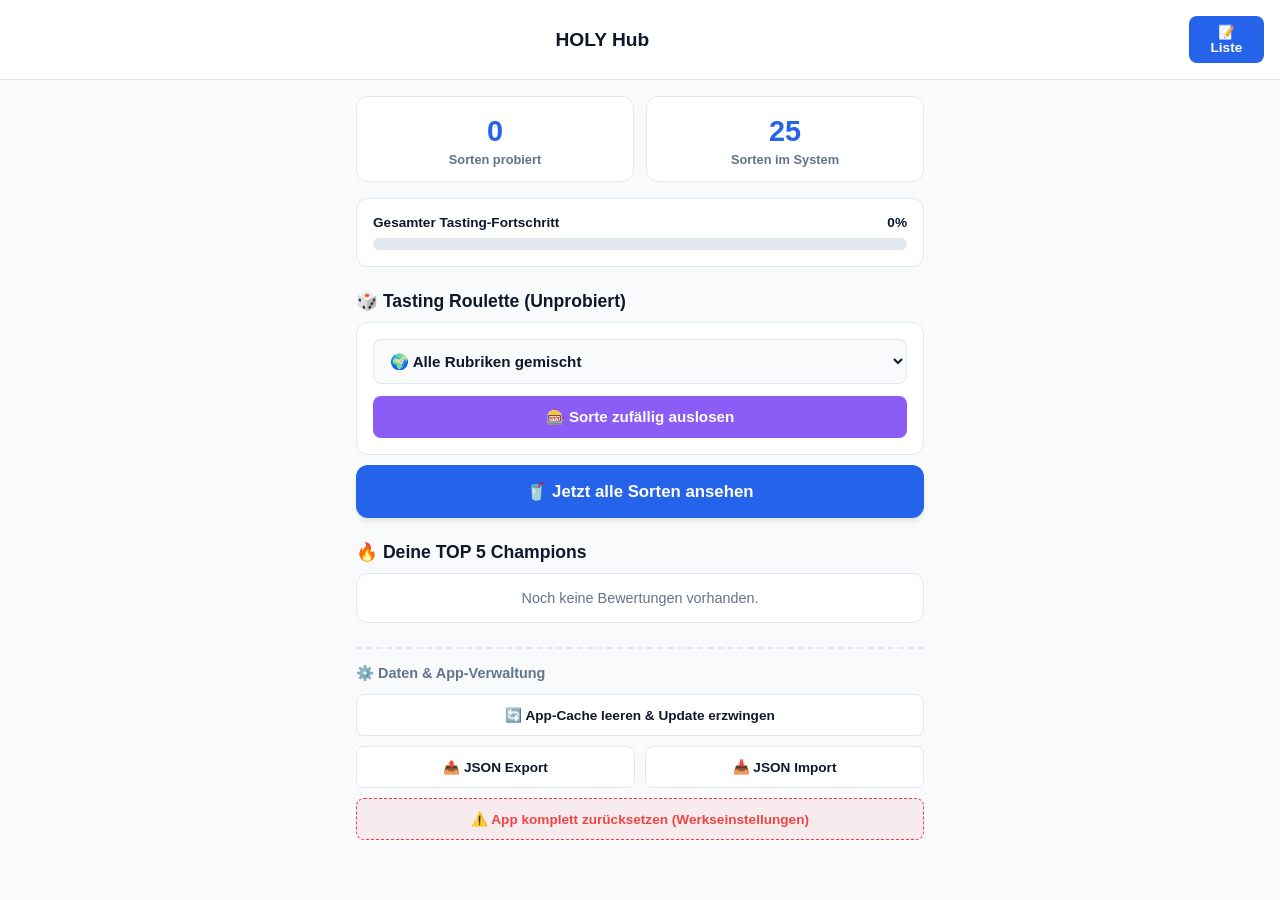
==== commit ce3bd930: "Create index.html" ====
--- a/index.html
+++ b/index.html
@@ -3,227 +3,465 @@
 <head>
     <meta charset="UTF-8">
     <meta name="viewport" content="width=device-width, initial-scale=1.0">
-    <title>HOLY Dashboard</title>
-    <link rel="stylesheet" href="style.css">
+    <title>HOLY Tasting Dashboard v6.2</title>
     <link rel="manifest" href="manifest.json">
+    <meta name="theme-color" content="#2563eb">
+    <meta name="apple-mobile-web-app-capable" content="yes">
+    <meta name="apple-mobile-web-app-status-bar-style" content="black-translucent">
     <style>
-        /* Spezifische Erweiterungen fürs Dashboard */
-        .stats-grid {
-            display: grid;
-            grid-template-columns: 1fr 1fr;
-            gap: 12px;
-            margin-bottom: 20px;
-        }
-        .stat-card {
-            background: var(--card-bg);
-            border: 1px solid var(--border);
-            border-radius: 12px;
-            padding: 16px;
-            text-align: center;
-        }
-        .stat-number {
-            font-size: 1.8rem;
-            font-weight: 800;
-            color: var(--primary);
-        }
-        .stat-label {
-            font-size: 0.8rem;
-            color: var(--text-muted);
-            margin-top: 4px;
-        }
-        .suggestion-box {
-            background: linear-gradient(135deg, rgba(59, 130, 246, 0.1), rgba(37, 99, 235, 0.1));
-            border: 1px dashed var(--primary);
-            border-radius: 12px;
-            padding: 16px;
-            text-align: center;
-            margin-bottom: 24px;
-        }
-        .btn-suggest {
-            background: var(--primary);
-            color: white;
-            border: none;
-            padding: 8px 16px;
-            border-radius: 20px;
-            font-size: 0.85rem;
-            font-weight: 600;
-            cursor: pointer;
-            margin-top: 10px;
-        }
+        :root {
+            --bg-color: #f8fafc;
+            --card-bg: #ffffff;
+            --text-main: #0f172a;
+            --text-muted: #64748b;
+            --primary: #2563eb;
+            --border: #e2e8f0;
+            --star-active: #ffb300;
+            --star-inactive: #cbd5e1;
+            --add-btn-bg: #e2e8f0;
+            --accent: #22c55e;
+        }
+
+        @media (prefers-color-scheme: dark) {
+            :root {
+                --bg-color: #0f172a;
+                --card-bg: #1e293b;
+                --text-main: #f8fafc;
+                --text-muted: #94a3b8;
+                --primary: #3b82f6;
+                --border: #334155;
+                --star-inactive: #475569;
+                --add-btn-bg: #334155;
+            }
+        }
+
+        * { box-sizing: border-box; margin: 0; padding: 0; font-family: -apple-system, BlinkMacSystemFont, "Segoe UI", Roboto, Arial, sans-serif; -webkit-tap-highlight-color: transparent; }
+        body { background-color: var(--bg-color); color: var(--text-main); padding-bottom: 30px; transition: background-color 0.3s, color 0.3s; }
+        
+        header { background-color: var(--card-bg); border-bottom: 1px solid var(--border); padding: 16px; position: sticky; top: 0; z-index: 10; text-align: center; display: flex; justify-content: space-between; align-items: center; }
+        header h1 { font-size: 1.2rem; font-weight: 800; width: 100%; text-align: center; }
+        
+        .nav-btn { background: var(--primary); color: white; border: none; padding: 8px 14px; border-radius: 8px; font-weight: 600; cursor: pointer; font-size: 0.85rem; display: none; }
+        .container { max-width: 600px; margin: 0 auto; padding: 16px; }
+        
+        .view-section { display: none; }
+        .view-section.active { display: block; }
+        
+        .stats-grid { display: grid; grid-template-columns: 1fr 1fr; gap: 12px; margin-bottom: 16px; }
+        .stat-card { background: var(--card-bg); border: 1px solid var(--border); border-radius: 12px; padding: 14px; text-align: center; }
+        .stat-val { font-size: 1.8rem; font-weight: 800; color: var(--primary); margin: 4px 0; }
+        .stat-lbl { font-size: 0.8rem; color: var(--text-muted); font-weight: 600; }
+        
+        .progress-container { background: var(--card-bg); border: 1px solid var(--border); border-radius: 12px; padding: 16px; margin-bottom: 16px; }
+        .progress-bar-bg { background: var(--border); height: 12px; border-radius: 6px; overflow: hidden; margin-top: 8px; }
+        .progress-bar-fill { background: var(--accent); height: 100%; width: 0%; transition: width 0.5s ease-out; }
+        
+        .dashboard-title { font-size: 1.1rem; font-weight: 700; margin: 24px 0 10px 0; color: var(--text-main); display: flex; align-items: center; gap: 6px; }
+        
+        .roulette-container { background: var(--card-bg); border: 1px solid var(--border); border-radius: 12px; padding: 16px; text-align: center; }
+        .roulette-select { width: 100%; padding: 12px; border-radius: 8px; border: 1px solid var(--border); background: var(--bg-color); color: var(--text-main); font-weight: 600; font-size: 0.95rem; margin-bottom: 12px; }
+        .roulette-btn { background: #8b5cf6; color: white; border: none; width: 100%; padding: 12px; border-radius: 8px; font-size: 0.95rem; font-weight: 700; cursor: pointer; transition: background 0.2s; }
+        .roulette-btn:disabled { background: var(--star-inactive); cursor: not-allowed; }
+        .roulette-result { margin-top: 14px; padding: 12px; border-radius: 8px; background: rgba(139, 92, 246, 0.1); border: 1px dashed #8b5cf6; display: none; }
+        
+        .top-list { background: var(--card-bg); border: 1px solid var(--border); border-radius: 12px; display: flex; flex-direction: column; overflow: hidden; }
+        .top-item { display: flex; justify-content: space-between; align-items: center; padding: 12px 16px; border-bottom: 1px solid var(--border); }
+        .top-item:last-child { border-bottom: none; }
+        .top-rank { font-weight: 800; color: var(--star-active); margin-right: 8px; width: 20px; }
+        
+        .btn-big-action { background: var(--primary); color: white; border: none; width: 100%; padding: 16px; border-radius: 12px; font-size: 1.05rem; font-weight: 700; cursor: pointer; text-align: center; margin-top: 10px; box-shadow: 0 4px 6px -1px rgba(0,0,0,0.1); }
+        
+        .category-header { display: flex; justify-content: space-between; align-items: center; margin: 24px 0 12px 0; }
+        .category-title { font-size: 1.05rem; font-weight: 700; color: var(--primary); }
+        .btn-add-flavor { background: var(--add-btn-bg); color: var(--text-main); border: none; padding: 6px 12px; border-radius: 20px; font-size: 0.8rem; font-weight: 600; cursor: pointer; }
+        .flavor-list { display: flex; flex-direction: column; gap: 10px; }
+        .flavor-card { background: var(--card-bg); border: 1px solid var(--border); border-radius: 12px; padding: 16px; cursor: pointer; display: flex; justify-content: space-between; align-items: center; }
+        .card-right { display: flex; align-items: center; gap: 12px; }
+        .status-badge { font-size: 0.75rem; background: rgba(34, 197, 94, 0.1); color: #22c55e; padding: 4px 8px; border-radius: 6px; font-weight: 600; border: 1px solid rgba(34, 197, 94, 0.2); }
+        .btn-delete-flavor { background: rgba(239, 68, 68, 0.1); color: #ef4444; border: 1px solid rgba(239, 68, 68, 0.2); padding: 6px 10px; border-radius: 8px; font-size: 0.8rem; font-weight: 600; cursor: pointer; }
+        
+        .modal-overlay { position: fixed; top: 0; left: 0; right: 0; bottom: 0; background: rgba(0,0,0,0.6); display: none; justify-content: center; align-items: flex-end; z-index: 100; }
+        .modal { background: var(--card-bg); width: 100%; max-width: 600px; border-top-left-radius: 20px; border-top-right-radius: 20px; padding: 24px 16px 40px 16px; border: 1px solid var(--border); }
+        .rating-row { display: flex; justify-content: space-between; align-items: center; padding: 12px 0; border-bottom: 1px solid var(--border); }
+        .star { font-size: 1.6rem; color: var(--star-inactive); cursor: pointer; padding: 0 2px; }
+        .star.active { color: var(--star-active); }
+        textarea, .input-field { width: 100%; border: 1px solid var(--border); border-radius: 8px; padding: 10px; background: var(--bg-color); color: var(--text-main); }
+        textarea { height: 80px; margin-top: 10px; resize: none; }
+        .modal-actions { display: flex; flex-direction: column; gap: 10px; margin-top: 20px; }
+        .main-actions { display: flex; gap: 12px; }
+        .btn { flex: 1; padding: 12px; border-radius: 8px; font-weight: 600; border: none; cursor: pointer; font-size: 0.95rem; text-align: center; }
+        .btn-primary { background: var(--primary); color: white; }
+        .btn-secondary { background: var(--border); color: var(--text-main); }
+        .btn-danger { background: rgba(239, 68, 68, 0.1); color: #ef4444; border: 1px solid rgba(239, 68, 68, 0.2); width: 100%; }
+        
+        .mgmt-section { margin-top: 24px; padding-top: 16px; border-top: 2px dashed var(--border); display: flex; flex-direction: column; gap: 10px; }
+        .btn-mgmt { background: var(--card-bg); border: 1px solid var(--border); color: var(--text-main); padding: 12px; font-size: 0.85rem; border-radius: 8px; cursor: pointer; font-weight: 600; text-align: center; }
+        .btn-mgmt-danger { background: rgba(239, 68, 68, 0.08); border: 1px dashed #ef4444; color: #ef4444; }
     </style>
 </head>
-<body>
+
+  <body>
+
     <header>
-        <h1>📊 HOLY Tasting Dashboard</h1>
-        <nav class="nav-menu">
-            <a href="index.html" class="active">🏠 Home</a> | 
-            <a href="energy.html">Energy</a> | 
-            <a href="hydration.html">Hydration</a> | 
-            <a href="icedtea.html">Iced Tea</a> | 
-            <a href="milkshake.html">Milkshake</a>
-        </nav>
+        <button id="backToDashBtn" class="nav-btn" onclick="switchView('dashboard')">📊 Dashboard</button>
+        <h1 id="appHeaderTitle">HOLY Hub</h1>
+        <div style="width: 80px; display: flex; justify-content: flex-end;">
+            <button id="listNavBtn" class="nav-btn" onclick="switchView('list')" style="display: block;">📝 Liste</button>
+        </div>
     </header>
 
     <div class="container">
-        <!-- STATISTIKEN -->
-        <div class="stats-grid">
-            <div class="stat-card">
-                <div class="stat-number" id="stat-total-tested">0</div>
-                <div class="stat-label">Sorten getestet</div>
+        
+        <div id="view-dashboard" class="view-section active">
+            
+            <div class="stats-grid">
+                <div class="stat-card">
+                    <div id="stat-tested" class="stat-val">0</div>
+                    <div class="stat-lbl">Sorten probiert</div>
+                </div>
+                <div class="stat-card">
+                    <div id="stat-total" class="stat-val">0</div>
+                    <div class="stat-lbl">Sorten im System</div>
+                </div>
             </div>
-            <div class="stat-card">
-                <div class="stat-number" id="stat-perfect-scores">0</div>
-                <div class="stat-label">5★ Favoriten</div>
+
+            <div class="progress-container">
+                <div style="display: flex; justify-content: space-between; font-size: 0.85rem; font-weight: 700;">
+                    <span>Gesamter Tasting-Fortschritt</span>
+                    <span id="stat-progress-percent">0%</span>
+                </div>
+                <div class="progress-bar-bg">
+                    <div id="stat-progress-bar" class="progress-bar-fill"></div>
+                </div>
+            </div>
+
+            <div class="dashboard-title">🎲 Tasting Roulette (Unprobiert)</div>
+            <div class="roulette-container">
+                <select id="rouletteCategory" class="roulette-select">
+                    <option value="all">🌍 Alle Rubriken gemischt</option>
+                    <option value="e">⚡ HOLY Energy</option>
+                    <option value="t">🧊 HOLY Iced Tea</option>
+                    <option value="h">💧 HOLY Hydration</option>
+                    <option value="m">🥛 HOLY Milkshake</option>
+                </select>
+                <button id="rouletteButton" class="roulette-btn" onclick="spinRoulette()">🎰 Sorte zufällig auslosen</button>
+                <div id="rouletteResult" class="roulette-result"></div>
+            </div>
+
+            <button class="btn-big-action" onclick="switchView('list')">🥤 Jetzt alle Sorten ansehen</button>
+
+            <div class="dashboard-title">🔥 Deine TOP 5 Champions</div>
+            <div id="dashboard-top5" class="top-list">
+                </div>
+
+            <div class="mgmt-section">
+                <div style="font-size: 0.9rem; font-weight: 700; color: var(--text-muted); margin-bottom: 2px;">⚙️ Daten & App-Verwaltung</div>
+                <button class="btn-mgmt" onclick="updateAppVersion(true)">🔄 App-Cache leeren & Update erzwingen</button>
+                <div style="display: flex; gap: 10px;">
+                    <button class="btn-mgmt" style="flex:1;" onclick="exportBackup()">📤 JSON Export</button>
+                    <button class="btn-mgmt" style="flex:1;" onclick="triggerImportInput()">📥 JSON Import</button>
+                </div>
+                <button class="btn-mgmt btn-mgmt-danger" onclick="clearEntireLocalStorage()">⚠️ App komplett zurücksetzen (Werkseinstellungen)</button>
+                <input type="file" id="importFile" accept=".json" style="display: none;" onchange="importBackup(this)">
             </div>
         </div>
 
-        <!-- ZUFALLS-VORSCHLAG -->
-        <div class="suggestion-box">
-            <h3 style="font-size: 1rem; margin-bottom: 4px;">🎲 Sorten-Roulette</h3>
-            <p id="suggestion-text" style="font-size: 0.9rem; color: var(--text-muted);">Lust auf etwas Neues?</p>
-            <button class="btn-suggest" onclick="generateSuggestion()">Sorte vorschlagen</button>
+        <div id="view-list" class="view-section">
+            <div id="app-content">Sorten werden geladen...</div>
         </div>
 
-        <!-- TOP 5 FAVORITEN -->
-        <div class="category-header">
-            <div class="category-title">🏆 Deine Top 5 Sorten</div>
-        </div>
-        <div id="top-flavors-list" class="flavor-list" style="margin-bottom: 30px;">
-            <!-- Wird dynamisch geladen -->
+    </div>
+
+    <div class="modal-overlay" id="modalOverlay">
+        <div class="modal">
+            <h2 id="modalFlavorName">Sorte</h2>
+            <p id="modalFlavorDesc" style="color: var(--text-muted); margin-bottom: 15px;"></p>
+            
+            <div class="rating-row"><span>👃 Geruch</span><div class="stars" data-metric="geruch"><span class="star" data-value="1">★</span><span class="star" data-value="2">★</span><span class="star" data-value="3">★</span><span class="star" data-value="4">★</span><span class="star" data-value="5">★</span></div></div>
+            <div class="rating-row"><span>👅 Geschmack</span><div class="stars" data-metric="geschmack"><span class="star" data-value="1">★</span><span class="star" data-value="2">★</span><span class="star" data-value="3">★</span><span class="star" data-value="4">★</span><span class="star" data-value="5">★</span></div></div>
+            <div class="rating-row"><span>⚖️ Balance</span><div class="stars" data-metric="balance"><span class="star" data-value="1">★</span><span class="star" data-value="2">★</span><span class="star" data-value="3">★</span><span class="star" data-value="4">★</span><span class="star" data-value="5">★</span></div></div>
+            <div class="rating-row"><span>💥 Intensität</span><div class="stars" data-metric="intensitaet"><span class="star" data-value="1">★</span><span class="star" data-value="2">★</span><span class="star" data-value="3">★</span><span class="star" data-value="4">★</span><span class="star" data-value="5">★</span></div></div>
+
+            <textarea id="modalFazit" placeholder="Mein Fazit..."></textarea>
+
+            <div class="modal-actions">
+                <div class="main-actions">
+                    <button class="btn btn-secondary" onclick="closeModal()">Abbrechen</button>
+                    <button class="btn btn-primary" onclick="saveRatings()">Speichern</button>
+                </div>
+                <button id="deleteBtn" class="btn btn-danger" onclick="deleteRatings()">Bewertung löschen</button>
+            </div>
         </div>
     </div>
 
-    <script>
-        // Der komplette Datensatz, um Namen und Beschreibungen zu matchen
-        const allFlavorsMap = {};
-        const allFlavorsList = [];
-        
-        const datasets = [
-            { prefix: "e", list: [
-                {id:"e_kola",name:"Kola Koala",desc:"Cola"}, {id:"e_kiwi",name:"Kiwi Komodo",desc:"Kiwi"}, {id:"e_grape",name:"Grapefruit Giraffe",desc:"Grapefruit"}, {id:"e_cherry",name:"Cherry Cheetah",desc:"Kirsche"}, {id:"e_peacock",name:"Peacock Punch",desc:"Tropical Fruit Punch"}, {id:"e_blood",name:"Blood Orange Bat",desc:"Blutorange"}, {id:"e_apple",name:"Apple Alligator",desc:"Apfel"}, {id:"e_cactus",name:"Cactus Camel",desc:"Kaktusfeige"}, {id:"e_citrus",name:"Citrus Cobra",desc:"Zitrus & Kalamansi"}, {id:"e_tang",name:"Tangerine Tarantula",desc:"Mandarine"}, {id:"e_thai",name:"Thai Lime Toucan",desc:"Kaffir-Limette"}, {id:"e_matcha",name:"Matcha Misaki",desc:"Matcha & Erdbeere"}, {id:"e_cotton",name:"Cotton Candy Caterpillar",desc:"Zuckerwatte"}, {id:"e_eel",name:"Energy Eel",desc:"Guarana"}, {id:"e_burrs",name:"BURRsday Bunny",desc:"Litschi"}, {id:"e_caipi",name:"Caipirinha Crab",desc:"Limette & Rohrzucker"}, {id:"e_mojito",name:"Mojito Macaw",desc:"Limette & Minze"}, {id:"e_daiq",name:"Daiquiri Dolphin",desc:"Erdbeere & Limette"}, {id:"e_capy",name:"Capybara Colada",desc:"Ananas & Kokosnuss"}, {id:"e_wood",name:"Woodruff Wolf",desc:"Waldmeister"}, {id:"e_redbull",name:"Red Bull Frog",desc:"Energy-Drink-Style"}, {id:"e_blue",name:"Blueberry Boomslang",desc:"Heidelbeere"}, {id:"e_rasp",name:"Raspberry Raptor",desc:"Himbeere"}, {id:"e_mango",name:"Mango Mantis",desc:"Mango"}, {id:"e_peach",name:"Peach Panther",desc:"Pfirsich"}, {id:"e_water",name:"Watermelon Wombat",desc:"Wassermelone"}, {id:"e_dragon",name:"Dragonfruit Dragon",desc:"Drachenfrucht"}
-            ]},
-            { prefix: "h", list: [
-                {id:"h_orange",name:"Orange",desc:"Orange"}, {id:"h_multi",name:"Multivitamin",desc:"klassischer Multivitaminsaft"}, {id:"h_water",name:"Wassermelone",desc:"süße Wassermelone"}, {id:"h_dragon",name:"Drachenfrucht",desc:"Dragonfruit"}, {id:"h_guave",name:"Guave",desc:"Guave"}, {id:"h_passion",name:"Passionsfrucht",desc:"Maracuja"}, {id:"h_cherry",name:"Sauerkirsche",desc:"Sour Cherry"}, {id:"h_coco",name:"Kokosnuss",desc:"Kokos"}, {id:"h_pineapple",name:"Ananas",desc:"Ananas"}, {id:"h_mango",name:"Mango",desc:"Mango"}, {id:"h_peach",name:"Pfirsich",desc:"Pfirsich"}, {id:"h_rasp",name:"Himbeere",desc:"Himbeere"}, {id:"h_lemon",name:"Zitrone",desc:"Lemon"}
-            ]},
-            { prefix: "t", list: [
-                {id:"t_matchamint",name:"Lime x Matcha x Mint",desc:"Limette, Matcha & Minze"}, {id:"t_peach",name:"Schwarzer Tee Pfirsich",desc:"Peach Black Tea"}, {id:"t_mango",name:"Mango Passionfruit",desc:"Mango & Maracuja"}, {id:"t_darj",name:"Darjeeling x Honig",desc:"Darjeeling Tee mit Honignote"}, {id:"t_lemon",name:"Zitrone x Honig",desc:"Lemon Honey"}, {id:"t_water",name:"Watermelon",desc:"Wassermelone"}, {id:"t_hibiscus",name:"Hibiscus Acai",desc:"Hibiskus & Acai"}
-            ]},
-            { prefix: "m", list: [
-                {id:"m_vanilla",name:"Vanille",desc:"Vanilla"}, {id:"m_strawberry",name:"Erdbeere",desc:"Strawberry"}, {id:"m_banana",name:"Banane",desc:"Banana"}, {id:"m_caramel",name:"Karamell",desc:"Caramel"}, {id:"m_hazel",name:"Haselnuss",desc:"Hazelnut"}, {id:"m_matcha",name:"Matcha Latte",desc:"Matcha & Milchshake"}
-            ]}
+    <div class="modal-overlay" id="addFlavorOverlay">
+        <div class="modal">
+            <h2>Sorte manuell hinzufügen</h2>
+            <input type="hidden" id="addFlavorCatIndex">
+            <div style="margin: 12px 0;"><input type="text" id="newFlavorName" class="input-field" placeholder="Name der Sorte (z.B. Mango Monster)"></div>
+            <div style="margin: 12px 0;"><input type="text" id="newFlavorDesc" class="input-field" placeholder="Beschreibung (z.B. Exotische Mango)"></div>
+            <div class="modal-actions"><div class="main-actions"><button class="btn btn-secondary" onclick="closeAddFlavorModal()">Abbrechen</button><button class="btn btn-primary" onclick="saveCustomFlavor()">Hinzufügen</button></div></div>
+        </div>
+    </div>
+
+
+      <script>
+        const APP_VERSION = "6.2";
+
+        const baseDataset = [
+            { category: "⚡ HOLY Energy", prefix: "e", flavors: [{id:"e1",name:"Raspberry Raptor",desc:"Himbeere & Yuzu"},{id:"e2",name:"Citrus Cobra",desc:"Zitrusfrüchte & Kalamansi"},{id:"e3",name:"Strawberry Shark",desc:"Erdbeere & Mandarine"},{id:"e4",name:"Apple Alligator",desc:"Saurer Apfel"},{id:"e5",name:"Cherry Cheetah",desc:"Kirsche"},{id:"e6",name:"Watermelon Whale",desc:"Wassermelone"},{id:"e7",name:"Pomegranate Piranha",desc:"Granatapfel"},{id:"e8",name:"Fruity Frog",desc:"Verschiedene Früchte"}] },
+            { category: "🧊 HOLY Iced Tea", prefix: "t", flavors: [{id:"t1",name:"Peach / White Peach",desc:"Pfirsich-Klassiker"},{id:"t2",name:"Raspberry Vanilla",desc:"Himbeere & Vanille"},{id:"t3",name:"Lemon Honey",desc:"Zitrone & Honig"},{id:"t4",name:"Mango Passion Fruit",desc:"Mango & Maracuja"},{id:"t5",name:"Lime Matcha",desc:"Limette & Matcha"},{id:"t6",name:"Apple",desc:"Apfel"},{id:"t7",name:"Acai",desc:"Superfrucht Acai"}] },
+            { category: "💧 HOLY Hydration", prefix: "h", flavors: [{id:"h1",name:"White Peach",desc:"Weißer Pfirsich"},{id:"h2",name:"Strawberry Kiwi",desc:"Erdbeere & Kiwi"},{id:"h3",name:"Coconut",desc:"Kokosnusswasser"},{id:"h4",name:"Sour Cherry",desc:"Sauerkirsche"},{id:"h5",name:"Lemon",desc:"Zitrone"},{id:"h6",name:"Pineapple",desc:"Ananas"},{id:"h7",name:"Pear",desc:"Birne"}] },
+            { category: "🥛 HOLY Milkshake", prefix: "m", flavors: [{id:"m1",name:"Vanille",desc:"Cremiger Vanille-Shake"},{id:"m2",name:"Schoko",desc:"Cremiger Schoko-Shake"},{id:"m3",name:"Erdbeere",desc:"Fruchtiger Erdbeer-Shake"}] }
         ];
 
-        // Maps & Listen aufbauen
-        datasets.forEach(d => {
-            d.list.forEach(f => {
-                allFlavorsMap[f.id] = f;
-                allFlavorsList.push(f);
+        let userRatings = {};
+        let customFlavors = { e: [], t: [], h: [], m: [] };
+        let currentFlavorId = null;
+        let tempRatings = { geruch: 0, geschmack: 0, balance: 0, intensitaet: 0 };
+
+        function loadStorageData() {
+            try { userRatings = JSON.parse(localStorage.getItem('holy_ratings')) || {}; } catch(e) { userRatings = {}; }
+            try {
+                const c = JSON.parse(localStorage.getItem('holy_custom_flavors'));
+                if (c && c.e) customFlavors = c;
+            } catch(e) { customFlavors = { e: [], t: [], h: [], m: [] }; }
+        }
+
+        function getFullDataset() {
+            return baseDataset.map(cat => { return { ...cat, flavors: [...cat.flavors, ...(customFlavors[cat.prefix] || [])] }; });
+        }
+
+        function switchView(viewName) {
+            document.querySelectorAll('.view-section').forEach(s => s.classList.remove('active'));
+            document.getElementById('view-' + viewName).classList.add('active');
+            
+            if(viewName === 'dashboard') {
+                document.getElementById('backToDashBtn').style.display = 'none';
+                document.getElementById('listNavBtn').style.display = 'block';
+                document.getElementById('appHeaderTitle').innerText = '☕ HOLY Hub';
+                document.getElementById('rouletteResult').style.display = 'none';
+                calculateDashboardStats();
+            } else {
+                document.getElementById('backToDashBtn').style.display = 'block';
+                document.getElementById('listNavBtn').style.display = 'none';
+                document.getElementById('appHeaderTitle').innerText = '🥤 Sortenliste';
+                renderApp();
+            }
+        }
+
+        function calculateDashboardStats() {
+            const fullDataset = getFullDataset();
+            let totalFlavors = 0; let testedFlavors = 0; let rankedItems = [];
+
+            fullDataset.forEach(cat => {
+                cat.flavors.forEach(f => {
+                    totalFlavors++;
+                    const rating = userRatings[f.id];
+                    if(rating && (rating.geschmack > 0 || rating.geruch > 0 || rating.fazit)) {
+                        testedFlavors++;
+                        const score = ((rating.geschmack || 0) + (rating.geruch || 0) + (rating.balance || 0) + (rating.intensitaet || 0)) / 4;
+                        if(score > 0) rankedItems.push({ name: f.name, score: score, mainStar: rating.geschmack || 0 });
+                    }
+                });
+            });
+
+            document.getElementById('stat-total').innerText = totalFlavors;
+            document.getElementById('stat-tested').innerText = testedFlavors;
+            const percent = totalFlavors > 0 ? Math.round((testedFlavors / totalFlavors) * 100) : 0;
+            document.getElementById('stat-progress-percent').innerText = percent + "%";
+            document.getElementById('stat-progress-bar').style.width = percent + "%";
+
+            rankedItems.sort((a, b) => b.score - a.score || b.mainStar - a.mainStar);
+            const top5Container = document.getElementById('dashboard-top5'); top5Container.innerHTML = '';
+            
+            if(rankedItems.length === 0) {
+                top5Container.innerHTML = '<div style="padding:16px; text-align:center; color:var(--text-muted); font-size:0.9rem;">Noch keine Bewertungen vorhanden.</div>';
+            } else {
+                rankedItems.slice(0, 5).forEach((item, idx) => {
+                    const row = document.createElement('div'); row.className = 'top-item';
+                    row.innerHTML = `<div><span class="top-rank">#${idx+1}</span><strong>${item.name}</strong></div><div style="color:var(--star-active); font-weight:700;">${item.score.toFixed(1)} ★</div>`;
+                    top5Container.appendChild(row);
+                });
+            }
+        }
+
+        function spinRoulette() {
+            const chosenCat = document.getElementById('rouletteCategory').value;
+            const fullDataset = getFullDataset();
+            let unratedFlavors = [];
+
+            fullDataset.forEach(cat => {
+                if(chosenCat === 'all' || cat.prefix === chosenCat) {
+                    cat.flavors.forEach(f => {
+                        const rating = userRatings[f.id];
+                        const isRated = rating && (rating.geschmack > 0 || rating.geruch > 0 || rating.fazit);
+                        if(!isRated) unratedFlavors.push(f);
+                    });
+                }
+            });
+
+            const resultDiv = document.getElementById('rouletteResult');
+            resultDiv.style.display = 'block';
+
+            if(unratedFlavors.length === 0) {
+                resultDiv.innerHTML = `<p style="font-weight:700; color:#ef4444;">🏆 Stark! Du hast bereits alle Sorten dieser Rubrik probiert und bewertet!</p>`;
+                return;
+            }
+
+            let counter = 0;
+            const btn = document.getElementById('rouletteButton');
+            btn.disabled = true;
+
+            const interval = setInterval(() => {
+                const randomSample = unratedFlavors[Math.floor(Math.random() * unratedFlavors.length)];
+                resultDiv.innerHTML = `<p style="font-size:0.8rem; color:var(--text-muted);">Mische Sorten...</p><strong style="font-size:1.1rem; color:#8b5cf6;">${randomSample.name}</strong>`;
+                counter++;
+                
+                if(counter > 10) {
+                    clearInterval(interval);
+                    const finalSelection = unratedFlavors[Math.floor(Math.random() * unratedFlavors.length)];
+                    resultDiv.innerHTML = `
+                        <p style="font-size:0.85rem; color:var(--accent); font-weight:700;">✨ Dein Match für heute:</p>
+                        <strong style="font-size:1.2rem; color:var(--text-main); display:block; margin:4px 0;">${finalSelection.name}</strong>
+                        <p style="font-size:0.85rem; color:var(--text-muted); margin-bottom:8px;">${finalSelection.desc}</p>
+                        <button class="btn btn-primary" style="padding:6px 12px; font-size:0.85rem;" onclick="switchView('list'); openModal('${finalSelection.id}', '${finalSelection.name.replace(/'/g, "\\'")}', '${finalSelection.desc.replace(/'/g, "\\'")}')">Jetzt bewerten</button>
+                    `;
+                    btn.disabled = false;
+                }
+            }, 80);
+        }
+
+        function renderApp() {
+            const container = document.getElementById('app-content');
+            if(!container) return; container.innerHTML = '';
+            
+            getFullDataset().forEach((cat, index) => {
+                const headerDiv = document.createElement('div'); headerDiv.className = 'category-header';
+                headerDiv.innerHTML = `<div class="category-title">${cat.category}</div><button class="btn-add-flavor" onclick="openAddFlavorModal(${index})">➕ Sorte</button>`;
+                container.appendChild(headerDiv);
+
+                const list = document.createElement('div'); list.className = 'flavor-list';
+                cat.flavors.forEach(f => {
+                    const card = document.createElement('div'); card.className = 'flavor-card';
+                    card.onclick = () => openModal(f.id, f.name, f.desc);
+                    
+                    const isCustom = f.id.includes('_custom_');
+                    const isRated = userRatings[f.id] && (userRatings[f.id].geschmack > 0 || userRatings[f.id].fazit);
+                    
+                    let rightSide = '<div class="card-right">';
+                    if (isRated) rightSide += `<div class="status-badge">${userRatings[f.id].geschmack || 0} ★</div>`;
+                    if (isCustom) rightSide += `<button class="btn-delete-flavor" onclick="deleteCustomFlavor(event, '${cat.prefix}', '${f.id}')">🗑️</button>`;
+                    rightSide += '</div>';
+
+                    card.innerHTML = `<div class="flavor-info"><h3>${f.name}</h3><p>${f.desc}</p></div>${rightSide}`;
+                    list.appendChild(card);
+                });
+                container.appendChild(list);
+            });
+        }
+
+        function deleteCustomFlavor(event, prefix, id) {
+            event.stopPropagation();
+            if(confirm("Sorte dauerhaft löschen?")) {
+                if(customFlavors[prefix]) customFlavors[prefix] = customFlavors[prefix].filter(f => f.id !== id);
+                localStorage.setItem('holy_custom_flavors', JSON.stringify(customFlavors));
+                delete userRatings[id]; localStorage.setItem('holy_ratings', JSON.stringify(userRatings));
+                renderApp();
+            }
+        }
+
+        function openModal(id, name, desc) {
+            currentFlavorId = id;
+            document.getElementById('modalFlavorName').innerText = name;
+            document.getElementById('modalFlavorDesc').innerText = desc;
+            const existing = userRatings[id] || { geruch: 0, geschmack: 0, balance: 0, intensitaet: 0, fazit: "" };
+            tempRatings = { ...existing };
+            document.getElementById('modalFazit').value = existing.fazit || "";
+            document.querySelectorAll('.stars').forEach(sc => updateStarsVisual(sc, tempRatings[sc.getAttribute('data-metric')] || 0));
+            document.getElementById('deleteBtn').style.display = (userRatings[id]) ? 'block' : 'none';
+            document.getElementById('modalOverlay').style.display = 'flex';
+        }
+
+        function closeModal() { document.getElementById('modalOverlay').style.display = 'none'; }
+        function openAddFlavorModal(catIndex) { document.getElementById('addFlavorCatIndex').value = catIndex; document.getElementById('newFlavorName').value = ''; document.getElementById('newFlavorDesc').value = ''; document.getElementById('addFlavorOverlay').style.display = 'flex'; }
+        function closeAddFlavorModal() { document.getElementById('addFlavorOverlay').style.display = 'none'; }
+
+        function saveCustomFlavor() {
+            const idx = document.getElementById('addFlavorCatIndex').value;
+            const name = document.getElementById('newFlavorName').value.trim();
+            const desc = document.getElementById('newFlavorDesc').value.trim();
+            const prefix = baseDataset[idx].prefix;
+            if(!name) return;
+            customFlavors[prefix].push({ id: prefix + "_custom_" + Date.now(), name: name, desc: desc || "Selbst hinzugefügt" });
+            localStorage.setItem('holy_custom_flavors', JSON.stringify(customFlavors));
+            closeAddFlavorModal(); renderApp();
+        }
+
+        document.querySelectorAll('.star').forEach(star => {
+            star.addEventListener('click', function(e) {
+                e.stopPropagation();
+                const val = parseInt(this.getAttribute('data-value'));
+                const container = this.parentElement;
+                tempRatings[container.getAttribute('data-metric')] = val;
+                updateStarsVisual(container, val);
             });
         });
 
-        // Auch selbst hinzugefügte Sorten einladen
-        try {
-            const custom = JSON.parse(localStorage.getItem('holy_custom_flavors'));
-            if(custom) {
-                Object.keys(custom).forEach(prefix => {
-                    custom[prefix].forEach(f => {
-                        allFlavorsMap[f.id] = f;
-                        allFlavorsList.push(f);
-                    });
-                });
-            }
-        } catch(e){}
-
-        // Daten laden & verarbeiten
-        let userRatings = {};
-        try {
-            userRatings = JSON.parse(localStorage.getItem('holy_ratings')) || {};
-        } catch(e){}
-
-        function initDashboard() {
-            let totalTested = 0;
-            let perfectScores = 0;
-            let ratedFlavors = [];
-
-            Object.keys(userRatings).forEach(id => {
-                const r = userRatings[id];
-                if(r && (r.geschmack > 0 || r.fazit)) {
-                    totalTested++;
-                    if(r.geschmack === 5) perfectScores++;
-                    
-                    if(allFlavorsMap[id]) {
-                        ratedFlavors.push({
-                            id: id,
-                            name: allFlavorsMap[id].name,
-                            desc: allFlavorsMap[id].desc,
-                            geschmack: r.geschmack || 0,
-                            // Gesamtpunktzahl für Tie-Breaker (Gleichstand bei Geschmack)
-                            totalScore: (r.geschmack || 0) + (r.geruch || 0) + (r.balance || 0) + (r.intensitaet || 0)
-                        });
-                    }
+        function updateStarsVisual(container, value) { container.querySelectorAll('.star').forEach(s => s.classList.toggle('active', parseInt(s.getAttribute('data-value')) <= value)); }
+        function saveRatings() { userRatings[currentFlavorId] = { ...tempRatings, fazit: document.getElementById('modalFazit').value }; localStorage.setItem('holy_ratings', JSON.stringify(userRatings)); closeModal(); renderApp(); }
+        
+        function deleteRatings() {
+            if(confirm("Bewertung löschen?")) { delete userRatings[currentFlavorId]; localStorage.setItem('holy_ratings', JSON.stringify(userRatings)); closeModal(); renderApp(); }
+        }
+
+        function exportBackup() {
+            const dataStr = "data:text/json;charset=utf-8," + encodeURIComponent(JSON.stringify({ ratings: userRatings, custom: customFlavors }));
+            const dl = document.createElement('a'); dl.setAttribute("href", dataStr); dl.setAttribute("download", "holy_backup.json"); dl.click();
+        }
+
+        function triggerImportInput() { document.getElementById('importFile').click(); }
+        function importBackup(input) {
+            const file = input.files[0]; if (!file) return;
+            const reader = new FileReader();
+            reader.onload = function(e) {
+                try {
+                    const data = JSON.parse(e.target.result);
+                    userRatings = data.ratings || {}; customFlavors = data.custom || { e: [], t: [], h: [], m: [] };
+                    localStorage.setItem('holy_ratings', JSON.stringify(userRatings)); localStorage.setItem('holy_custom_flavors', JSON.stringify(customFlavors));
+                    calculateDashboardStats(); alert("✅ Import erfolgreich!");
+                } catch (err) { alert("❌ Fehler beim Import."); }
+            };
+            reader.readAsText(file); input.value = '';
+        }
+
+        // NEU: Gesamten LocalStorage leeren
+        function clearEntireLocalStorage() {
+            if (confirm("⚠️ ACHTUNG:\nMöchtest du wirklich ALLE Daten (Bewertungen und eigene Sorten) unwiderruflich löschen?")) {
+                if (confirm("🔒 LETZTE WARNUNG:\nBist du dir absolut sicher? Alle Daten sind danach verloren, außer du hast zuvor einen JSON Export gemacht!")) {
+                    localStorage.clear();
+                    alert("🗑️ Alle lokalen Daten wurden gelöscht. Die App wird jetzt neu geladen.");
+                    window.location.reload(true);
                 }
-            });
-
-            // Statistiken setzen
-            document.getElementById('stat-total-tested').innerText = totalTested;
-            document.getElementById('stat-perfect-scores').innerText = perfectScores;
-
-            // Top 5 sortieren (Erst nach Geschmack, dann nach Gesamtpunktzahl)
-            ratedFlavors.sort((a, b) => {
-                if(b.geschmack !== a.geschmack) return b.geschmack - a.geschmack;
-                return b.totalScore - a.totalScore;
-            });
-
-            const topListContainer = document.getElementById('top-flavors-list');
-            topListContainer.innerHTML = '';
-
-            if(ratedFlavors.length === 0) {
-                topListContainer.innerHTML = '<p style="color:var(--text-muted); text-align:center; padding:10px;">Noch keine Bewertungen vorhanden.</p>';
-            } else {
-                const top5 = ratedFlavors.slice(0, 5);
-                top5.forEach((f, idx) => {
-                    // Mapping zurück auf die richtige HTML-Rubrik
-                    let targetPage = "energy.html";
-                    if(f.id.startsWith("h")) targetPage = "hydration.html";
-                    if(f.id.startsWith("t")) targetPage = "icedtea.html";
-                    if(f.id.startsWith("m")) targetPage = "milkshake.html";
-
-                    const card = document.createElement('div');
-                    card.className = 'flavor-card';
-                    card.onclick = () => window.location.href = targetPage;
-                    card.innerHTML = `
-                        <div class="flavor-info">
-                            <h3>#${idx+1} ${f.name}</h3>
-                            <p>${f.desc}</p>
-                        </div>
-                        <div class="card-right">
-                            <div class="status-badge">${f.geschmack} ★</div>
-                        </div>
-                    `;
-                    topListContainer.appendChild(card);
-                });
-            }
-        }
-
-        function generateSuggestion() {
-            // Finde alle Sorten, die noch KEINE Bewertung haben
-            const unrated = allFlavorsList.filter(f => !userRatings[f.id] || (!userRatings[f.id].geschmack && !userRatings[f.id].fazit));
-            const textEl = document.getElementById('suggestion-text');
-
-            if(unrated.length === 0) {
-                textEl.innerText = "🎉 Wahnsinn! Du hast alle Sorten schon probiert!";
-            } else {
-                const randomFlavor = unrated[Math.floor(Math.random() * unrated.length)];
-                let catName = "Energy";
-                if(randomFlavor.id.startsWith("h")) catName = "Hydration";
-                if(randomFlavor.id.startsWith("t")) catName = "Iced Tea";
-                if(randomFlavor.id.startsWith("m")) catName = "Milkshake";
-
-                textEl.innerHTML = `Wie wäre es heute mit: <strong>${randomFlavor.name}</strong> (${randomFlavor.desc}) aus der Rubrik <em>${catName}</em>?`;
-            }
-        }
-
-        document.addEventListener("DOMContentLoaded", initDashboard);
+            }
+        }
+
+        function updateAppVersion(manual = false) {
+            if (!manual || confirm("App jetzt updaten? Daten bleiben erhalten!")) {
+                if ('serviceWorker' in navigator) {
+                    navigator.serviceWorker.getRegistrations().then(regs => { for(let r of regs) r.unregister(); localStorage.setItem('holy_app_version', APP_VERSION); window.location.reload(true); });
+                } else { localStorage.setItem('holy_app_version', APP_VERSION); window.location.reload(true); }
+            }
+        }
+
+        document.addEventListener("DOMContentLoaded", function() {
+            loadStorageData();
+            if(localStorage.getItem('holy_app_version') !== APP_VERSION) { updateAppVersion(false); }
+            calculateDashboardStats();
+            if ('serviceWorker' in navigator) { navigator.serviceWorker.register('sw.js').catch(()=>{}); }
+        });
     </script>
 </body>
 </html>
+
+  
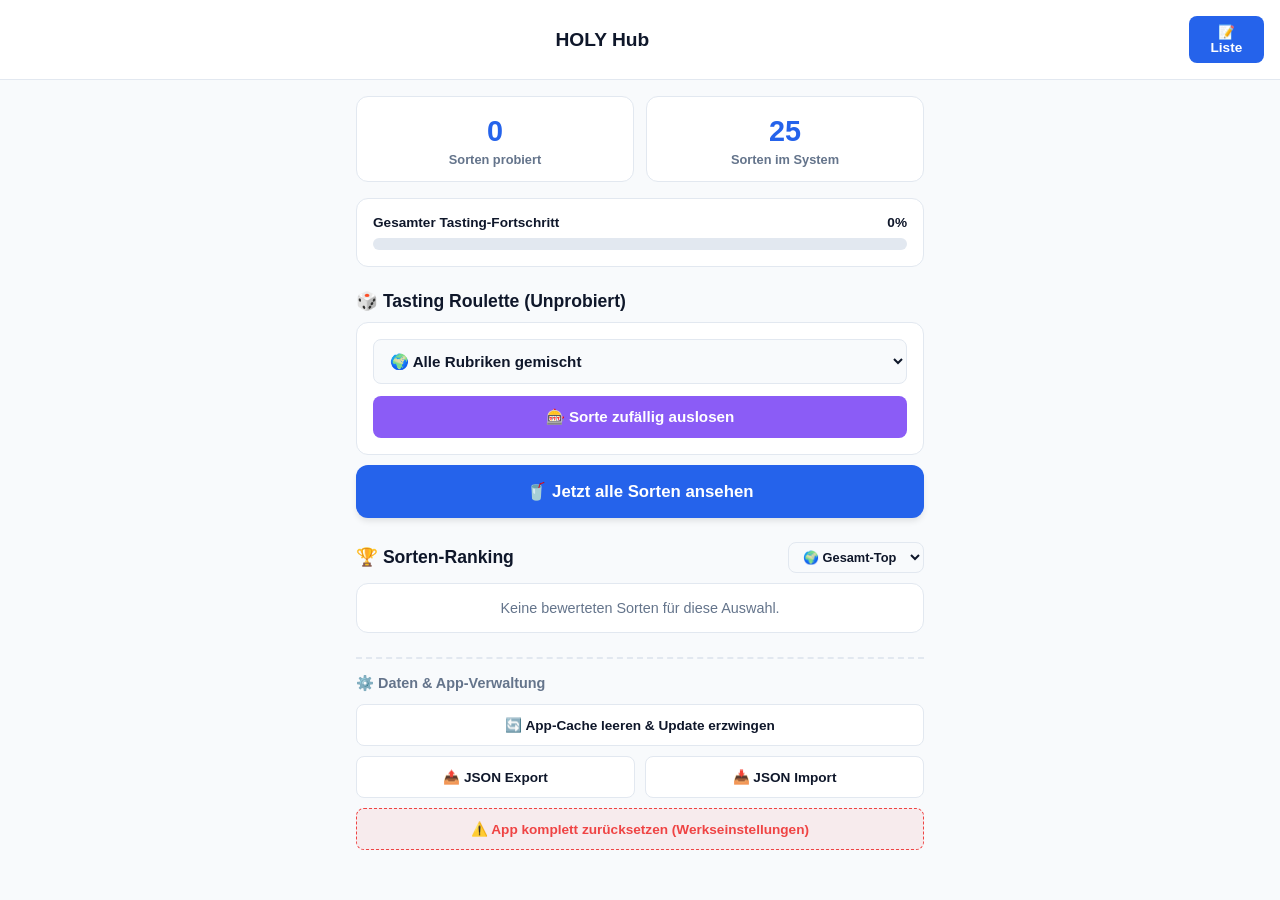
==== commit d2e68574: "Create index.html" ====
--- a/index.html
+++ b/index.html
@@ -3,7 +3,7 @@
 <head>
     <meta charset="UTF-8">
     <meta name="viewport" content="width=device-width, initial-scale=1.0">
-    <title>HOLY Tasting Dashboard v6.2</title>
+    <title>HOLY Tasting Dashboard v6.4</title>
     <link rel="manifest" href="manifest.json">
     <meta name="theme-color" content="#2563eb">
     <meta name="apple-mobile-web-app-capable" content="yes">
@@ -56,18 +56,21 @@
         .progress-bar-bg { background: var(--border); height: 12px; border-radius: 6px; overflow: hidden; margin-top: 8px; }
         .progress-bar-fill { background: var(--accent); height: 100%; width: 0%; transition: width 0.5s ease-out; }
         
-        .dashboard-title { font-size: 1.1rem; font-weight: 700; margin: 24px 0 10px 0; color: var(--text-main); display: flex; align-items: center; gap: 6px; }
+        .dashboard-title { font-size: 1.1rem; font-weight: 700; margin: 24px 0 10px 0; color: var(--text-main); display: flex; align-items: center; justify-content: space-between; gap: 6px; }
         
         .roulette-container { background: var(--card-bg); border: 1px solid var(--border); border-radius: 12px; padding: 16px; text-align: center; }
-        .roulette-select { width: 100%; padding: 12px; border-radius: 8px; border: 1px solid var(--border); background: var(--bg-color); color: var(--text-main); font-weight: 600; font-size: 0.95rem; margin-bottom: 12px; }
+        .roulette-select, .ranking-select { width: 100%; padding: 12px; border-radius: 8px; border: 1px solid var(--border); background: var(--bg-color); color: var(--text-main); font-weight: 600; font-size: 0.95rem; margin-bottom: 12px; }
+        .ranking-select { width: auto; max-width: 180px; padding: 6px 10px; font-size: 0.8rem; margin-bottom: 0; }
+        
         .roulette-btn { background: #8b5cf6; color: white; border: none; width: 100%; padding: 12px; border-radius: 8px; font-size: 0.95rem; font-weight: 700; cursor: pointer; transition: background 0.2s; }
         .roulette-btn:disabled { background: var(--star-inactive); cursor: not-allowed; }
         .roulette-result { margin-top: 14px; padding: 12px; border-radius: 8px; background: rgba(139, 92, 246, 0.1); border: 1px dashed #8b5cf6; display: none; }
         
-        .top-list { background: var(--card-bg); border: 1px solid var(--border); border-radius: 12px; display: flex; flex-direction: column; overflow: hidden; }
+        .top-list { background: var(--card-bg); border: 1px solid var(--border); border-radius: 12px; display: flex; flex-direction: column; overflow: hidden; max-height: 320px; overflow-y: auto; }
         .top-item { display: flex; justify-content: space-between; align-items: center; padding: 12px 16px; border-bottom: 1px solid var(--border); }
         .top-item:last-child { border-bottom: none; }
-        .top-rank { font-weight: 800; color: var(--star-active); margin-right: 8px; width: 20px; }
+        .top-rank { font-weight: 800; color: var(--star-active); margin-right: 8px; width: 24px; display: inline-block; }
+        .top-cat-badge { font-size: 0.7rem; background: var(--border); color: var(--text-muted); padding: 2px 6px; border-radius: 4px; margin-left: 6px; font-weight: 600; vertical-align: middle; }
         
         .btn-big-action { background: var(--primary); color: white; border: none; width: 100%; padding: 16px; border-radius: 12px; font-size: 1.05rem; font-weight: 700; cursor: pointer; text-align: center; margin-top: 10px; box-shadow: 0 4px 6px -1px rgba(0,0,0,0.1); }
         
@@ -150,8 +153,17 @@
 
             <button class="btn-big-action" onclick="switchView('list')">🥤 Jetzt alle Sorten ansehen</button>
 
-            <div class="dashboard-title">🔥 Deine TOP 5 Champions</div>
-            <div id="dashboard-top5" class="top-list">
+            <div class="dashboard-title">
+                <span>🏆 Sorten-Ranking</span>
+                <select id="rankingCategoryFilter" class="ranking-select" onchange="calculateDashboardStats()">
+                    <option value="all">🌍 Gesamt-Top</option>
+                    <option value="e">⚡ Energy</option>
+                    <option value="t">🧊 Iced Tea</option>
+                    <option value="h">💧 Hydration</option>
+                    <option value="m">🥛 Milkshake</option>
+                </select>
+            </div>
+            <div id="dashboard-ranking-list" class="top-list">
                 </div>
 
             <div class="mgmt-section">
@@ -204,15 +216,14 @@
         </div>
     </div>
 
-
-      <script>
-        const APP_VERSION = "6.2";
+        <script>
+        const APP_VERSION = "6.4";
 
         const baseDataset = [
-            { category: "⚡ HOLY Energy", prefix: "e", flavors: [{id:"e1",name:"Raspberry Raptor",desc:"Himbeere & Yuzu"},{id:"e2",name:"Citrus Cobra",desc:"Zitrusfrüchte & Kalamansi"},{id:"e3",name:"Strawberry Shark",desc:"Erdbeere & Mandarine"},{id:"e4",name:"Apple Alligator",desc:"Saurer Apfel"},{id:"e5",name:"Cherry Cheetah",desc:"Kirsche"},{id:"e6",name:"Watermelon Whale",desc:"Wassermelone"},{id:"e7",name:"Pomegranate Piranha",desc:"Granatapfel"},{id:"e8",name:"Fruity Frog",desc:"Verschiedene Früchte"}] },
-            { category: "🧊 HOLY Iced Tea", prefix: "t", flavors: [{id:"t1",name:"Peach / White Peach",desc:"Pfirsich-Klassiker"},{id:"t2",name:"Raspberry Vanilla",desc:"Himbeere & Vanille"},{id:"t3",name:"Lemon Honey",desc:"Zitrone & Honig"},{id:"t4",name:"Mango Passion Fruit",desc:"Mango & Maracuja"},{id:"t5",name:"Lime Matcha",desc:"Limette & Matcha"},{id:"t6",name:"Apple",desc:"Apfel"},{id:"t7",name:"Acai",desc:"Superfrucht Acai"}] },
-            { category: "💧 HOLY Hydration", prefix: "h", flavors: [{id:"h1",name:"White Peach",desc:"Weißer Pfirsich"},{id:"h2",name:"Strawberry Kiwi",desc:"Erdbeere & Kiwi"},{id:"h3",name:"Coconut",desc:"Kokosnusswasser"},{id:"h4",name:"Sour Cherry",desc:"Sauerkirsche"},{id:"h5",name:"Lemon",desc:"Zitrone"},{id:"h6",name:"Pineapple",desc:"Ananas"},{id:"h7",name:"Pear",desc:"Birne"}] },
-            { category: "🥛 HOLY Milkshake", prefix: "m", flavors: [{id:"m1",name:"Vanille",desc:"Cremiger Vanille-Shake"},{id:"m2",name:"Schoko",desc:"Cremiger Schoko-Shake"},{id:"m3",name:"Erdbeere",desc:"Fruchtiger Erdbeer-Shake"}] }
+            { category: "⚡ HOLY Energy", prefix: "e", short: "Energy", flavors: [{id:"e1",name:"Raspberry Raptor",desc:"Himbeere & Yuzu"},{id:"e2",name:"Citrus Cobra",desc:"Zitrusfrüchte & Kalamansi"},{id:"e3",name:"Strawberry Shark",desc:"Erdbeere & Mandarine"},{id:"e4",name:"Apple Alligator",desc:"Saurer Apfel"},{id:"e5",name:"Cherry Cheetah",desc:"Kirsche"},{id:"e6",name:"Watermelon Whale",desc:"Wassermelone"},{id:"e7",name:"Pomegranate Piranha",desc:"Granatapfel"},{id:"e8",name:"Fruity Frog",desc:"Verschiedene Früchte"}] },
+            { category: "🧊 HOLY Iced Tea", prefix: "t", short: "Iced Tea", flavors: [{id:"t1",name:"Peach / White Peach",desc:"Pfirsich-Klassiker"},{id:"t2",name:"Raspberry Vanilla",desc:"Himbeere & Vanille"},{id:"t3",name:"Lemon Honey",desc:"Zitrone & Honig"},{id:"t4",name:"Mango Passion Fruit",desc:"Mango & Maracuja"},{id:"t5",name:"Lime Matcha",desc:"Limette & Matcha"},{id:"t6",name:"Apple",desc:"Apfel"},{id:"t7",name:"Acai",desc:"Superfrucht Acai"}] },
+            { category: "💧 HOLY Hydration", prefix: "h", short: "Hydration", flavors: [{id:"h1",name:"White Peach",desc:"Weißer Pfirsich"},{id:"h2",name:"Strawberry Kiwi",desc:"Erdbeere & Kiwi"},{id:"h3",name:"Coconut",desc:"Kokosnusswasser"},{id:"h4",name:"Sour Cherry",desc:"Sauerkirsche"},{id:"h5",name:"Lemon",desc:"Zitrone"},{id:"h6",name:"Pineapple",desc:"Ananas"},{id:"h7",name:"Pear",desc:"Birne"}] },
+            { category: "🥛 HOLY Milkshake", prefix: "m", short: "Milkshake", flavors: [{id:"m1",name:"Vanille",desc:"Cremiger Vanille-Shake"},{id:"m2",name:"Schoko",desc:"Cremiger Schoko-Shake"},{id:"m3",name:"Erdbeere",desc:"Fruchtiger Erdbeer-Shake"}] }
         ];
 
         let userRatings = {};
@@ -252,6 +263,7 @@
 
         function calculateDashboardStats() {
             const fullDataset = getFullDataset();
+            const filterCat = document.getElementById('rankingCategoryFilter').value;
             let totalFlavors = 0; let testedFlavors = 0; let rankedItems = [];
 
             fullDataset.forEach(cat => {
@@ -260,8 +272,11 @@
                     const rating = userRatings[f.id];
                     if(rating && (rating.geschmack > 0 || rating.geruch > 0 || rating.fazit)) {
                         testedFlavors++;
-                        const score = ((rating.geschmack || 0) + (rating.geruch || 0) + (rating.balance || 0) + (rating.intensitaet || 0)) / 4;
-                        if(score > 0) rankedItems.push({ name: f.name, score: score, mainStar: rating.geschmack || 0 });
+                        // Nur ins Ranking aufnehmen, wenn es dem Filter entspricht
+                        if(filterCat === 'all' || cat.prefix === filterCat) {
+                            const score = ((rating.geschmack || 0) + (rating.geruch || 0) + (rating.balance || 0) + (rating.intensitaet || 0)) / 4;
+                            if(score > 0) rankedItems.push({ name: f.name, score: score, mainStar: rating.geschmack || 0, catLabel: cat.short });
+                        }
                     }
                 });
             });
@@ -272,16 +287,17 @@
             document.getElementById('stat-progress-percent').innerText = percent + "%";
             document.getElementById('stat-progress-bar').style.width = percent + "%";
 
+            // Sortierung nach Score, danach nach primärem Geschmack
             rankedItems.sort((a, b) => b.score - a.score || b.mainStar - a.mainStar);
-            const top5Container = document.getElementById('dashboard-top5'); top5Container.innerHTML = '';
+            const rankingContainer = document.getElementById('dashboard-ranking-list'); rankingContainer.innerHTML = '';
             
             if(rankedItems.length === 0) {
-                top5Container.innerHTML = '<div style="padding:16px; text-align:center; color:var(--text-muted); font-size:0.9rem;">Noch keine Bewertungen vorhanden.</div>';
+                rankingContainer.innerHTML = '<div style="padding:16px; text-align:center; color:var(--text-muted); font-size:0.9rem;">Keine bewerteten Sorten für diese Auswahl.</div>';
             } else {
-                rankedItems.slice(0, 5).forEach((item, idx) => {
+                rankedItems.forEach((item, idx) => {
                     const row = document.createElement('div'); row.className = 'top-item';
-                    row.innerHTML = `<div><span class="top-rank">#${idx+1}</span><strong>${item.name}</strong></div><div style="color:var(--star-active); font-weight:700;">${item.score.toFixed(1)} ★</div>`;
-                    top5Container.appendChild(row);
+                    row.innerHTML = `<div><span class="top-rank">#${idx+1}</span><strong>${item.name}</strong><span class="top-cat-badge">${item.catLabel}</span></div><div style="color:var(--star-active); font-weight:700;">${item.score.toFixed(1)} ★</div>`;
+                    rankingContainer.appendChild(row);
                 });
             }
         }
@@ -301,8 +317,7 @@
                 }
             });
 
-            const resultDiv = document.getElementById('rouletteResult');
-            resultDiv.style.display = 'block';
+            const resultDiv = document.getElementById('rouletteResult'); resultDiv.style.display = 'block';
 
             if(unratedFlavors.length === 0) {
                 resultDiv.innerHTML = `<p style="font-weight:700; color:#ef4444;">🏆 Stark! Du hast bereits alle Sorten dieser Rubrik probiert und bewertet!</p>`;
@@ -310,8 +325,7 @@
             }
 
             let counter = 0;
-            const btn = document.getElementById('rouletteButton');
-            btn.disabled = true;
+            const btn = document.getElementById('rouletteButton'); btn.disabled = true;
 
             const interval = setInterval(() => {
                 const randomSample = unratedFlavors[Math.floor(Math.random() * unratedFlavors.length)];
@@ -435,7 +449,6 @@
             reader.readAsText(file); input.value = '';
         }
 
-        // NEU: Gesamten LocalStorage leeren
         function clearEntireLocalStorage() {
             if (confirm("⚠️ ACHTUNG:\nMöchtest du wirklich ALLE Daten (Bewertungen und eigene Sorten) unwiderruflich löschen?")) {
                 if (confirm("🔒 LETZTE WARNUNG:\nBist du dir absolut sicher? Alle Daten sind danach verloren, außer du hast zuvor einen JSON Export gemacht!")) {
@@ -463,5 +476,3 @@
     </script>
 </body>
 </html>
-
-  
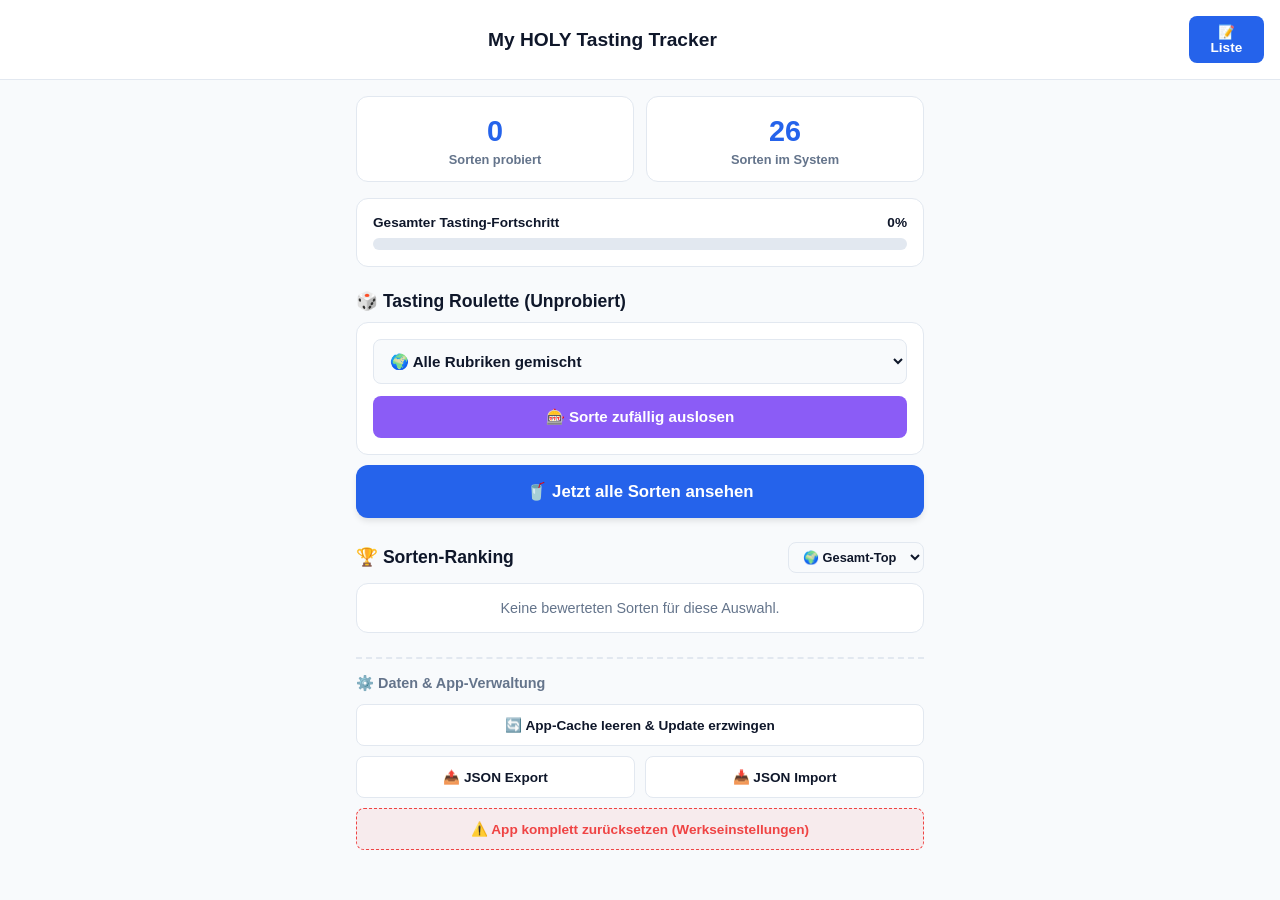
==== commit b3cdc294: "Create index.html" ====
--- a/index.html
+++ b/index.html
@@ -3,7 +3,7 @@
 <head>
     <meta charset="UTF-8">
     <meta name="viewport" content="width=device-width, initial-scale=1.0">
-    <title>HOLY Tasting Dashboard v6.4</title>
+    <title>HOLY Tasting Dashboard v6.6</title>
     <link rel="manifest" href="manifest.json">
     <meta name="theme-color" content="#2563eb">
     <meta name="apple-mobile-web-app-capable" content="yes">
@@ -66,7 +66,7 @@
         .roulette-btn:disabled { background: var(--star-inactive); cursor: not-allowed; }
         .roulette-result { margin-top: 14px; padding: 12px; border-radius: 8px; background: rgba(139, 92, 246, 0.1); border: 1px dashed #8b5cf6; display: none; }
         
-        .top-list { background: var(--card-bg); border: 1px solid var(--border); border-radius: 12px; display: flex; flex-direction: column; overflow: hidden; max-height: 320px; overflow-y: auto; }
+        .top-list { background: var(--card-bg); border: 1px solid var(--border); border-radius: 12px; display: flex; flex-direction: column; overflow: hidden; max-height: 350px; overflow-y: auto; }
         .top-item { display: flex; justify-content: space-between; align-items: center; padding: 12px 16px; border-bottom: 1px solid var(--border); }
         .top-item:last-child { border-bottom: none; }
         .top-rank { font-weight: 800; color: var(--star-active); margin-right: 8px; width: 24px; display: inline-block; }
@@ -107,7 +107,7 @@
 
     <header>
         <button id="backToDashBtn" class="nav-btn" onclick="switchView('dashboard')">📊 Dashboard</button>
-        <h1 id="appHeaderTitle">HOLY Hub</h1>
+        <h1 id="appHeaderTitle">My HOLY Tasting Tracker</h1>
         <div style="width: 80px; display: flex; justify-content: flex-end;">
             <button id="listNavBtn" class="nav-btn" onclick="switchView('list')" style="display: block;">📝 Liste</button>
         </div>
@@ -217,13 +217,56 @@
     </div>
 
         <script>
-        const APP_VERSION = "6.4";
-
+        const APP_VERSION = "6.6";
+
+        // Jetzt exakt 7 Energy, 7 Iced Tea, 7 Hydration und 5 Milkshake = 26 Sorten insgesamt!
         const baseDataset = [
-            { category: "⚡ HOLY Energy", prefix: "e", short: "Energy", flavors: [{id:"e1",name:"Raspberry Raptor",desc:"Himbeere & Yuzu"},{id:"e2",name:"Citrus Cobra",desc:"Zitrusfrüchte & Kalamansi"},{id:"e3",name:"Strawberry Shark",desc:"Erdbeere & Mandarine"},{id:"e4",name:"Apple Alligator",desc:"Saurer Apfel"},{id:"e5",name:"Cherry Cheetah",desc:"Kirsche"},{id:"e6",name:"Watermelon Whale",desc:"Wassermelone"},{id:"e7",name:"Pomegranate Piranha",desc:"Granatapfel"},{id:"e8",name:"Fruity Frog",desc:"Verschiedene Früchte"}] },
-            { category: "🧊 HOLY Iced Tea", prefix: "t", short: "Iced Tea", flavors: [{id:"t1",name:"Peach / White Peach",desc:"Pfirsich-Klassiker"},{id:"t2",name:"Raspberry Vanilla",desc:"Himbeere & Vanille"},{id:"t3",name:"Lemon Honey",desc:"Zitrone & Honig"},{id:"t4",name:"Mango Passion Fruit",desc:"Mango & Maracuja"},{id:"t5",name:"Lime Matcha",desc:"Limette & Matcha"},{id:"t6",name:"Apple",desc:"Apfel"},{id:"t7",name:"Acai",desc:"Superfrucht Acai"}] },
-            { category: "💧 HOLY Hydration", prefix: "h", short: "Hydration", flavors: [{id:"h1",name:"White Peach",desc:"Weißer Pfirsich"},{id:"h2",name:"Strawberry Kiwi",desc:"Erdbeere & Kiwi"},{id:"h3",name:"Coconut",desc:"Kokosnusswasser"},{id:"h4",name:"Sour Cherry",desc:"Sauerkirsche"},{id:"h5",name:"Lemon",desc:"Zitrone"},{id:"h6",name:"Pineapple",desc:"Ananas"},{id:"h7",name:"Pear",desc:"Birne"}] },
-            { category: "🥛 HOLY Milkshake", prefix: "m", short: "Milkshake", flavors: [{id:"m1",name:"Vanille",desc:"Cremiger Vanille-Shake"},{id:"m2",name:"Schoko",desc:"Cremiger Schoko-Shake"},{id:"m3",name:"Erdbeere",desc:"Fruchtiger Erdbeer-Shake"}] }
+            { 
+                category: "⚡ HOLY Energy", prefix: "e", short: "Energy", 
+                flavors: [
+                    {id:"e1", name:"Citrus Cobra", desc:"Zitrusfrüchte & Kalamansi"},
+                    {id:"e2", name:"Apple Alligator", desc:"Saurer Apfel"},
+                    {id:"e3", name:"Pomegranate Piranha", desc:"Granatapfel"},
+                    {id:"e4", name:"Fruity Frog", desc:"Verschiedene Früchte"},
+                    {id:"e5", name:"Watermelon Whale", desc:"Wassermelone"},
+                    {id:"e6", name:"Raspberry Raptor", desc:"Himbeere & Yuzu"},
+                    {id:"e7", name:"Strawberry Shark", desc:"Erdbeere & Mandarine"}
+                ] 
+            },
+            { 
+                category: "🧊 HOLY Iced Tea", prefix: "t", short: "Iced Tea", 
+                flavors: [
+                    {id:"t1", name:"Acai x Hibiscus Tea", desc:"Acai & Hibiskustee"},
+                    {id:"t2", name:"Raspberry x Vanilla x Hibiscus Tea", desc:"Himbeere, Vanille & Hibiskustee"},
+                    {id:"t3", name:"Apple x Green Tea", desc:"Apfel & Grüner Tee"},
+                    {id:"t4", name:"Mango x Passion Fruit x Black Tea", desc:"Mango, Maracuja & Schwarztee"},
+                    {id:"t5", name:"Peach x Black Tea", desc:"Pfirsich & Schwarztee"},
+                    {id:"t6", name:"Lemon Honey x Black Tea", desc:"Zitrone, Honig & Schwarztee"},
+                    {id:"t7", name:"Lime x Mint x Matcha x Green Tea", desc:"Limette, Minze, Matcha & Grüner Tee"}
+                ] 
+            },
+            { 
+                category: "💧 HOLY Hydration", prefix: "h", short: "Hydration", 
+                flavors: [
+                    {id:"h1", name:"Sour Cherry", desc:"Sauerkirsche"},
+                    {id:"h2", name:"Pear", desc:"Birne"},
+                    {id:"h3", name:"Pineapple", desc:"Ananas"},
+                    {id:"h4", name:"Coconut", desc:"Kokosnusswasser"},
+                    {id:"h5", name:"Strawberry Kiwi", desc:"Erdbeere & Kiwi"},
+                    {id:"h6", name:"White Peach", desc:"Weißer Pfirsich"},
+                    {id:"h7", name:"Lemon", desc:"Zitrone"}
+                ] 
+            },
+            { 
+                category: "🥛 HOLY Milkshake", prefix: "m", short: "Milkshake", 
+                flavors: [
+                    {id:"m1", name:"Hazelnut", desc:"Haselnuss-Shake"},
+                    {id:"m2", name:"Banana", desc:"Bananen-Shake"},
+                    {id:"m3", name:"Caramel", desc:"Karamell-Shake"},
+                    {id:"m4", name:"Vanilla", desc:"Vanille-Shake"},
+                    {id:"m5", name:"Strawberry", desc:"Erdbeer-Shake"}
+                ] 
+            }
         ];
 
         let userRatings = {};
@@ -250,7 +293,7 @@
             if(viewName === 'dashboard') {
                 document.getElementById('backToDashBtn').style.display = 'none';
                 document.getElementById('listNavBtn').style.display = 'block';
-                document.getElementById('appHeaderTitle').innerText = '☕ HOLY Hub';
+                document.getElementById('appHeaderTitle').innerText = 'My HOLY Tasting Tracker';
                 document.getElementById('rouletteResult').style.display = 'none';
                 calculateDashboardStats();
             } else {
@@ -272,7 +315,6 @@
                     const rating = userRatings[f.id];
                     if(rating && (rating.geschmack > 0 || rating.geruch > 0 || rating.fazit)) {
                         testedFlavors++;
-                        // Nur ins Ranking aufnehmen, wenn es dem Filter entspricht
                         if(filterCat === 'all' || cat.prefix === filterCat) {
                             const score = ((rating.geschmack || 0) + (rating.geruch || 0) + (rating.balance || 0) + (rating.intensitaet || 0)) / 4;
                             if(score > 0) rankedItems.push({ name: f.name, score: score, mainStar: rating.geschmack || 0, catLabel: cat.short });
@@ -287,7 +329,6 @@
             document.getElementById('stat-progress-percent').innerText = percent + "%";
             document.getElementById('stat-progress-bar').style.width = percent + "%";
 
-            // Sortierung nach Score, danach nach primärem Geschmack
             rankedItems.sort((a, b) => b.score - a.score || b.mainStar - a.mainStar);
             const rankingContainer = document.getElementById('dashboard-ranking-list'); rankingContainer.innerHTML = '';
             
@@ -320,7 +361,7 @@
             const resultDiv = document.getElementById('rouletteResult'); resultDiv.style.display = 'block';
 
             if(unratedFlavors.length === 0) {
-                resultDiv.innerHTML = `<p style="font-weight:700; color:#ef4444;">🏆 Stark! Du hast bereits alle Sorten dieser Rubrik probiert und bewertet!</p>`;
+                resultDiv.innerHTML = `<p style="font-weight:700; color:#ef4444;">🏆 Stark! Du hast bereits alle Sorten dieser Rubrik probiert!</p>`;
                 return;
             }
 
